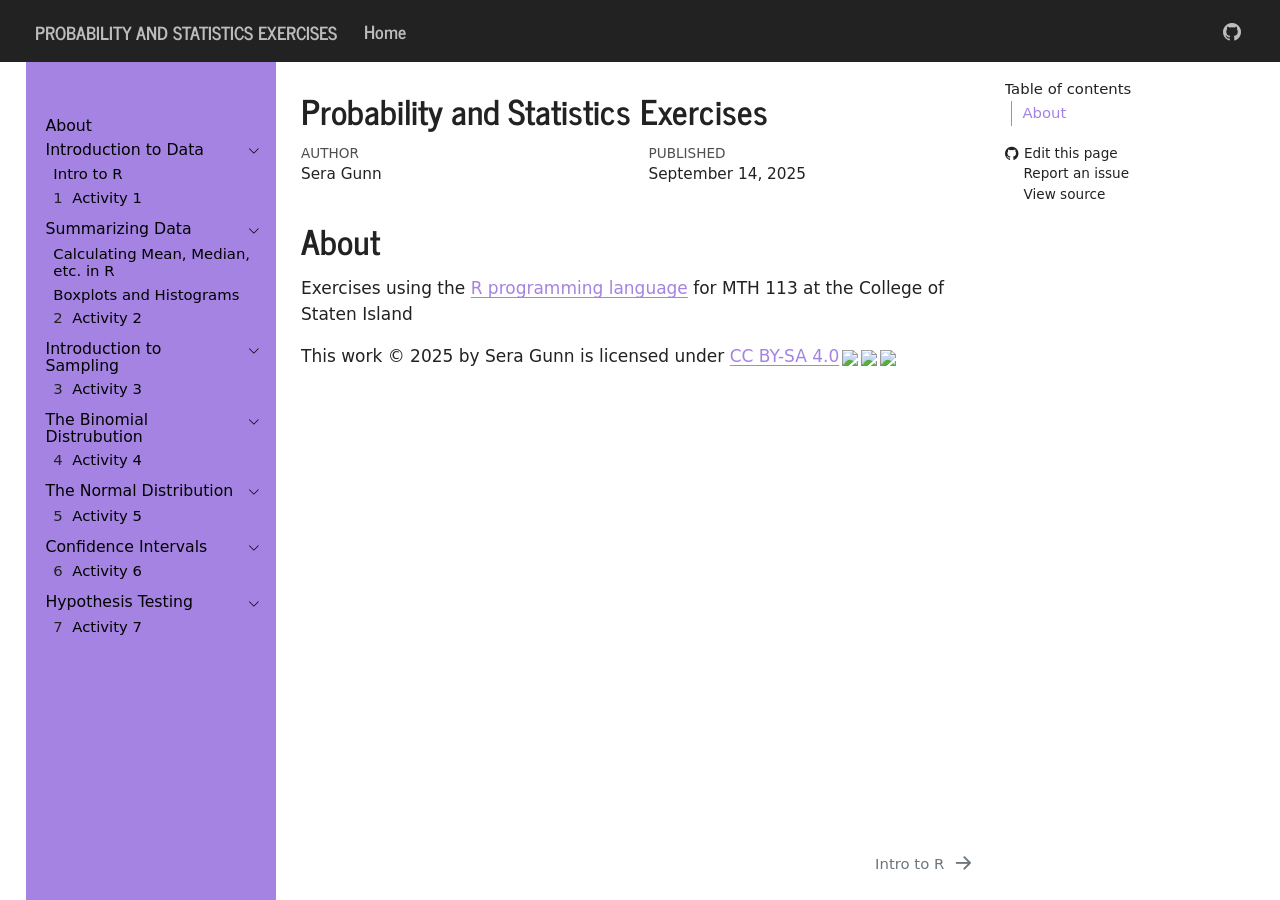
==== index.html @ aaaeb500 "Built site for gh-pages" ====
<!DOCTYPE html>
<html xmlns="http://www.w3.org/1999/xhtml" lang="en" xml:lang="en"><head>

<meta charset="utf-8">
<meta name="generator" content="quarto-1.9.0">

<meta name="viewport" content="width=device-width, initial-scale=1.0, user-scalable=yes">

<meta name="author" content="Sera Gunn">
<meta name="dcterms.date" content="2025-09-14">

<title>Probability and Statistics Exercises</title>
<style>
code{white-space: pre-wrap;}
span.smallcaps{font-variant: small-caps;}
div.columns{display: flex; gap: min(4vw, 1.5em);}
div.column{flex: auto; overflow-x: auto;}
div.hanging-indent{margin-left: 1.5em; text-indent: -1.5em;}
ul.task-list{list-style: none;}
ul.task-list li input[type="checkbox"] {
  width: 0.8em;
  margin: 0 0.8em 0.2em -1em; /* quarto-specific, see https://github.com/quarto-dev/quarto-cli/issues/4556 */ 
  vertical-align: middle;
}
</style>


<script src="site_libs/quarto-nav/quarto-nav.js"></script>
<script src="site_libs/quarto-nav/headroom.min.js"></script>
<script src="site_libs/clipboard/clipboard.min.js"></script>
<script src="site_libs/quarto-search/autocomplete.umd.js"></script>
<script src="site_libs/quarto-search/fuse.min.js"></script>
<script src="site_libs/quarto-search/quarto-search.js"></script>
<meta name="quarto:offset" content="./">
<link href="./project-1/intro.html" rel="next">
<script src="site_libs/quarto-html/quarto.js" type="module"></script>
<script src="site_libs/quarto-html/tabsets/tabsets.js" type="module"></script>
<script src="site_libs/quarto-html/axe/axe-check.js" type="module"></script>
<script src="site_libs/quarto-html/popper.min.js"></script>
<script src="site_libs/quarto-html/tippy.umd.min.js"></script>
<script src="site_libs/quarto-html/anchor.min.js"></script>
<link href="site_libs/quarto-html/tippy.css" rel="stylesheet">
<link href="site_libs/quarto-html/quarto-syntax-highlighting-0ed29b1f0e6f007c337b74d6a5232f88.css" rel="stylesheet" id="quarto-text-highlighting-styles">
<script src="site_libs/bootstrap/bootstrap.min.js"></script>
<link href="site_libs/bootstrap/bootstrap-icons.css" rel="stylesheet">
<link href="site_libs/bootstrap/bootstrap-3c5333e56ad6d1bf138ab44a25129ef7.min.css" rel="stylesheet" append-hash="true" id="quarto-bootstrap" data-mode="light">
<script src="site_libs/quarto-contrib/live-runtime/live-runtime.js" type="module"></script>
<link href="site_libs/quarto-contrib/live-runtime/live-runtime.css" rel="stylesheet">
<script id="quarto-search-options" type="application/json">{
  "location": "navbar",
  "copy-button": false,
  "collapse-after": 3,
  "panel-placement": "end",
  "type": "overlay",
  "limit": 50,
  "keyboard-shortcut": [
    "f",
    "/",
    "s"
  ],
  "show-item-context": false,
  "language": {
    "search-no-results-text": "No results",
    "search-matching-documents-text": "matching documents",
    "search-copy-link-title": "Copy link to search",
    "search-hide-matches-text": "Hide additional matches",
    "search-more-match-text": "more match in this document",
    "search-more-matches-text": "more matches in this document",
    "search-clear-button-title": "Clear",
    "search-text-placeholder": "",
    "search-detached-cancel-button-title": "Cancel",
    "search-submit-button-title": "Submit",
    "search-label": "Search"
  }
}</script>
<script type="module" src="site_libs/quarto-ojs/quarto-ojs-runtime.js"></script>
<link href="site_libs/quarto-ojs/quarto-ojs.css" rel="stylesheet">


<link rel="stylesheet" href="style.css">
</head>

<body class="nav-sidebar floating nav-fixed quarto-light">

<div id="quarto-search-results"></div>
  <header id="quarto-header" class="headroom fixed-top">
    <nav class="navbar navbar-expand-lg " data-bs-theme="dark">
      <div class="navbar-container container-fluid">
      <div class="navbar-brand-container mx-auto">
    <a href="./index.html" class="navbar-brand navbar-brand-logo">
    </a>
    <a class="navbar-brand" href="./index.html">
    <span class="navbar-title">Probability and Statistics Exercises</span>
    </a>
  </div>
            <div id="quarto-search" class="" title="Search"></div>
          <button class="navbar-toggler" type="button" data-bs-toggle="collapse" data-bs-target="#navbarCollapse" aria-controls="navbarCollapse" role="menu" aria-expanded="false" aria-label="Toggle navigation" onclick="if (window.quartoToggleHeadroom) { window.quartoToggleHeadroom(); }">
  <span class="navbar-toggler-icon"></span>
</button>
          <div class="collapse navbar-collapse" id="navbarCollapse">
            <ul class="navbar-nav navbar-nav-scroll me-auto">
  <li class="nav-item">
    <a class="nav-link" href="https://seragunn.github.io/"> 
<span class="menu-text">Home</span></a>
  </li>  
</ul>
          </div> <!-- /navcollapse -->
            <div class="quarto-navbar-tools">
    <a href="https://github.com/seragunn/probstats-exercises/" title="Source Code" class="quarto-navigation-tool px-1" aria-label="Source Code"><i class="bi bi-github"></i></a>
</div>
      </div> <!-- /container-fluid -->
    </nav>
  <nav class="quarto-secondary-nav">
    <div class="container-fluid d-flex">
      <button type="button" class="quarto-btn-toggle btn" data-bs-toggle="collapse" role="button" data-bs-target=".quarto-sidebar-collapse-item" aria-controls="quarto-sidebar" aria-expanded="false" aria-label="Toggle sidebar navigation" onclick="if (window.quartoToggleHeadroom) { window.quartoToggleHeadroom(); }">
        <i class="bi bi-layout-text-sidebar-reverse"></i>
      </button>
        <nav class="quarto-page-breadcrumbs" aria-label="breadcrumb"><ol class="breadcrumb"><li class="breadcrumb-item"><a href="./index.html">About</a></li></ol></nav>
        <a class="flex-grow-1" role="navigation" data-bs-toggle="collapse" data-bs-target=".quarto-sidebar-collapse-item" aria-controls="quarto-sidebar" aria-expanded="false" aria-label="Toggle sidebar navigation" onclick="if (window.quartoToggleHeadroom) { window.quartoToggleHeadroom(); }">      
        </a>
    </div>
  </nav>
</header>
<!-- content -->
<div id="quarto-content" class="quarto-container page-columns page-rows-contents page-layout-article page-navbar">
<!-- sidebar -->
  <nav id="quarto-sidebar" class="sidebar collapse collapse-horizontal quarto-sidebar-collapse-item sidebar-navigation floating overflow-auto">
    <div class="pt-lg-2 mt-2 text-left sidebar-header sidebar-header-stacked">
      <a href="./index.html" class="sidebar-logo-link">
      </a>
      </div>
    <div class="sidebar-menu-container"> 
    <ul class="list-unstyled mt-1">
        <li class="sidebar-item">
  <div class="sidebar-item-container"> 
  <a href="./index.html" class="sidebar-item-text sidebar-link active">
 <span class="menu-text">About</span></a>
  </div>
</li>
        <li class="sidebar-item sidebar-item-section">
      <div class="sidebar-item-container"> 
            <a class="sidebar-item-text sidebar-link text-start" data-bs-toggle="collapse" data-bs-target="#quarto-sidebar-section-1" role="navigation" aria-expanded="true">
 <span class="menu-text">Introduction to Data</span></a>
          <a class="sidebar-item-toggle text-start" data-bs-toggle="collapse" data-bs-target="#quarto-sidebar-section-1" role="navigation" aria-expanded="true" aria-label="Toggle section">
            <i class="bi bi-chevron-right ms-2"></i>
          </a> 
      </div>
      <ul id="quarto-sidebar-section-1" class="collapse list-unstyled sidebar-section depth1 show">  
          <li class="sidebar-item">
  <div class="sidebar-item-container"> 
  <a href="./project-1/intro.html" class="sidebar-item-text sidebar-link">
 <span class="menu-text">Intro to R</span></a>
  </div>
</li>
          <li class="sidebar-item">
  <div class="sidebar-item-container"> 
  <a href="./project-1/bars-and-pies.html" class="sidebar-item-text sidebar-link">
 <span class="menu-text"><span class="chapter-number">1</span>&nbsp; <span class="chapter-title">Activity 1</span></span></a>
  </div>
</li>
      </ul>
  </li>
        <li class="sidebar-item sidebar-item-section">
      <div class="sidebar-item-container"> 
            <a class="sidebar-item-text sidebar-link text-start" data-bs-toggle="collapse" data-bs-target="#quarto-sidebar-section-2" role="navigation" aria-expanded="true">
 <span class="menu-text">Summarizing Data</span></a>
          <a class="sidebar-item-toggle text-start" data-bs-toggle="collapse" data-bs-target="#quarto-sidebar-section-2" role="navigation" aria-expanded="true" aria-label="Toggle section">
            <i class="bi bi-chevron-right ms-2"></i>
          </a> 
      </div>
      <ul id="quarto-sidebar-section-2" class="collapse list-unstyled sidebar-section depth1 show">  
          <li class="sidebar-item">
  <div class="sidebar-item-container"> 
  <a href="./project-2/calculating-statistics.html" class="sidebar-item-text sidebar-link">
 <span class="menu-text">Calculating Mean, Median, etc. in R</span></a>
  </div>
</li>
          <li class="sidebar-item">
  <div class="sidebar-item-container"> 
  <a href="./project-2/box-hist.html" class="sidebar-item-text sidebar-link">
 <span class="menu-text">Boxplots and Histograms</span></a>
  </div>
</li>
          <li class="sidebar-item">
  <div class="sidebar-item-container"> 
  <a href="./project-2/visualizing-shape.html" class="sidebar-item-text sidebar-link">
 <span class="menu-text"><span class="chapter-number">2</span>&nbsp; <span class="chapter-title">Activity 2</span></span></a>
  </div>
</li>
      </ul>
  </li>
        <li class="sidebar-item sidebar-item-section">
      <div class="sidebar-item-container"> 
            <a class="sidebar-item-text sidebar-link text-start" data-bs-toggle="collapse" data-bs-target="#quarto-sidebar-section-3" role="navigation" aria-expanded="true">
 <span class="menu-text">Introduction to Sampling</span></a>
          <a class="sidebar-item-toggle text-start" data-bs-toggle="collapse" data-bs-target="#quarto-sidebar-section-3" role="navigation" aria-expanded="true" aria-label="Toggle section">
            <i class="bi bi-chevron-right ms-2"></i>
          </a> 
      </div>
      <ul id="quarto-sidebar-section-3" class="collapse list-unstyled sidebar-section depth1 show">  
          <li class="sidebar-item">
  <div class="sidebar-item-container"> 
  <a href="./project-3/intro-to-sampling.html" class="sidebar-item-text sidebar-link">
 <span class="menu-text"><span class="chapter-number">3</span>&nbsp; <span class="chapter-title">Activity 3</span></span></a>
  </div>
</li>
      </ul>
  </li>
        <li class="sidebar-item sidebar-item-section">
      <div class="sidebar-item-container"> 
            <a class="sidebar-item-text sidebar-link text-start" data-bs-toggle="collapse" data-bs-target="#quarto-sidebar-section-4" role="navigation" aria-expanded="true">
 <span class="menu-text">The Binomial Distrubution</span></a>
          <a class="sidebar-item-toggle text-start" data-bs-toggle="collapse" data-bs-target="#quarto-sidebar-section-4" role="navigation" aria-expanded="true" aria-label="Toggle section">
            <i class="bi bi-chevron-right ms-2"></i>
          </a> 
      </div>
      <ul id="quarto-sidebar-section-4" class="collapse list-unstyled sidebar-section depth1 show">  
          <li class="sidebar-item">
  <div class="sidebar-item-container"> 
  <a href="./project-4/binomial.html" class="sidebar-item-text sidebar-link">
 <span class="menu-text"><span class="chapter-number">4</span>&nbsp; <span class="chapter-title">Activity 4</span></span></a>
  </div>
</li>
      </ul>
  </li>
        <li class="sidebar-item sidebar-item-section">
      <div class="sidebar-item-container"> 
            <a class="sidebar-item-text sidebar-link text-start" data-bs-toggle="collapse" data-bs-target="#quarto-sidebar-section-5" role="navigation" aria-expanded="true">
 <span class="menu-text">The Normal Distribution</span></a>
          <a class="sidebar-item-toggle text-start" data-bs-toggle="collapse" data-bs-target="#quarto-sidebar-section-5" role="navigation" aria-expanded="true" aria-label="Toggle section">
            <i class="bi bi-chevron-right ms-2"></i>
          </a> 
      </div>
      <ul id="quarto-sidebar-section-5" class="collapse list-unstyled sidebar-section depth1 show">  
          <li class="sidebar-item">
  <div class="sidebar-item-container"> 
  <a href="./project-5/normal.html" class="sidebar-item-text sidebar-link">
 <span class="menu-text"><span class="chapter-number">5</span>&nbsp; <span class="chapter-title">Activity 5</span></span></a>
  </div>
</li>
      </ul>
  </li>
        <li class="sidebar-item sidebar-item-section">
      <div class="sidebar-item-container"> 
            <a class="sidebar-item-text sidebar-link text-start" data-bs-toggle="collapse" data-bs-target="#quarto-sidebar-section-6" role="navigation" aria-expanded="true">
 <span class="menu-text">Confidence Intervals</span></a>
          <a class="sidebar-item-toggle text-start" data-bs-toggle="collapse" data-bs-target="#quarto-sidebar-section-6" role="navigation" aria-expanded="true" aria-label="Toggle section">
            <i class="bi bi-chevron-right ms-2"></i>
          </a> 
      </div>
      <ul id="quarto-sidebar-section-6" class="collapse list-unstyled sidebar-section depth1 show">  
          <li class="sidebar-item">
  <div class="sidebar-item-container"> 
  <a href="./project-6/ci.html" class="sidebar-item-text sidebar-link">
 <span class="menu-text"><span class="chapter-number">6</span>&nbsp; <span class="chapter-title">Activity 6</span></span></a>
  </div>
</li>
      </ul>
  </li>
        <li class="sidebar-item sidebar-item-section">
      <div class="sidebar-item-container"> 
            <a class="sidebar-item-text sidebar-link text-start" data-bs-toggle="collapse" data-bs-target="#quarto-sidebar-section-7" role="navigation" aria-expanded="true">
 <span class="menu-text">Hypothesis Testing</span></a>
          <a class="sidebar-item-toggle text-start" data-bs-toggle="collapse" data-bs-target="#quarto-sidebar-section-7" role="navigation" aria-expanded="true" aria-label="Toggle section">
            <i class="bi bi-chevron-right ms-2"></i>
          </a> 
      </div>
      <ul id="quarto-sidebar-section-7" class="collapse list-unstyled sidebar-section depth1 show">  
          <li class="sidebar-item">
  <div class="sidebar-item-container"> 
  <a href="./project-7/hyptest.html" class="sidebar-item-text sidebar-link">
 <span class="menu-text"><span class="chapter-number">7</span>&nbsp; <span class="chapter-title">Activity 7</span></span></a>
  </div>
</li>
      </ul>
  </li>
    </ul>
    </div>
</nav>
<div id="quarto-sidebar-glass" class="quarto-sidebar-collapse-item" data-bs-toggle="collapse" data-bs-target=".quarto-sidebar-collapse-item"></div>
<!-- margin-sidebar -->
    <div id="quarto-margin-sidebar" class="sidebar margin-sidebar">
        <nav id="TOC" role="doc-toc" class="toc-active">
    <h2 id="toc-title">Table of contents</h2>
   
  <ul>
  <li><a href="#about" id="toc-about" class="nav-link active" data-scroll-target="#about">About</a></li>
  </ul>
<div class="toc-actions"><ul><li><a href="https://github.com/seragunn/probstats-exercises/edit/main/index.qmd" class="toc-action"><i class="bi bi-github"></i>Edit this page</a></li><li><a href="https://github.com/seragunn/probstats-exercises/issues/new" class="toc-action"><i class="bi empty"></i>Report an issue</a></li><li><a href="https://github.com/seragunn/probstats-exercises/blob/main/index.qmd" class="toc-action"><i class="bi empty"></i>View source</a></li></ul></div></nav>
    </div>
<!-- main -->
<main class="content" id="quarto-document-content">

<header id="title-block-header" class="quarto-title-block default">
<div class="quarto-title">
<h1 class="title">Probability and Statistics Exercises</h1>
</div>



<div class="quarto-title-meta">

    <div>
    <div class="quarto-title-meta-heading">Author</div>
    <div class="quarto-title-meta-contents">
             <p>Sera Gunn </p>
          </div>
  </div>
    
    <div>
    <div class="quarto-title-meta-heading">Published</div>
    <div class="quarto-title-meta-contents">
      <p class="date">September 14, 2025</p>
    </div>
  </div>
  
    
  </div>
  


</header>


<section id="about" class="level1 unnumbered">
<h1 class="unnumbered">About</h1>
<p>Exercises using the <a href="https://www.r-project.org/">R programming language</a> for MTH 113 at the College of Staten Island</p>
<p xmlns:cc="http://creativecommons.org/ns#">
This work © 2025 by <span property="cc:attributionName">Sera Gunn</span> is licensed under <a href="http://creativecommons.org/licenses/by-sa/4.0/?ref=chooser-v1" target="_blank" rel="license noopener noreferrer" style="display:inline-block;">CC BY-SA 4.0<img style="height:22px!important;margin-left:3px;vertical-align:text-bottom;" src="https://mirrors.creativecommons.org/presskit/icons/cc.svg?ref=chooser-v1"><img style="height:22px!important;margin-left:3px;vertical-align:text-bottom;" src="https://mirrors.creativecommons.org/presskit/icons/by.svg?ref=chooser-v1"><img style="height:22px!important;margin-left:3px;vertical-align:text-bottom;" src="https://mirrors.creativecommons.org/presskit/icons/sa.svg?ref=chooser-v1"></a>
</p>


<script type="ojs-module-contents">
eyJjb250ZW50cyI6W119
</script>
<div id="exercise-loading-indicator" class="exercise-loading-indicator d-none d-flex align-items-center gap-2">
<div id="exercise-loading-status" class="d-flex gap-2">

</div>
<div class="spinner-grow spinner-grow-sm">

</div>
</div>
<script type="vfs-file">
W10=
</script>
</section>

</main> <!-- /main -->
<script type="ojs-module-contents">
eyJjb250ZW50cyI6W119
</script>
<script type="module">
if (window.location.protocol === "file:") { alert("The OJS runtime does not work with file:// URLs. Please use a web server to view this document."); }
window._ojs.paths.runtimeToDoc = "../..";
window._ojs.paths.runtimeToRoot = "../..";
window._ojs.paths.docToRoot = "";
window._ojs.selfContained = false;
window._ojs.runtime.interpretFromScriptTags();
</script>
<script id="quarto-html-after-body" type="application/javascript">
  window.document.addEventListener("DOMContentLoaded", function (event) {
    const icon = "";
    const anchorJS = new window.AnchorJS();
    anchorJS.options = {
      placement: 'right',
      icon: icon
    };
    anchorJS.add('.anchored');
    const isCodeAnnotation = (el) => {
      for (const clz of el.classList) {
        if (clz.startsWith('code-annotation-')) {                     
          return true;
        }
      }
      return false;
    }
    const onCopySuccess = function(e) {
      // button target
      const button = e.trigger;
      // don't keep focus
      button.blur();
      // flash "checked"
      button.classList.add('code-copy-button-checked');
      var currentTitle = button.getAttribute("title");
      button.setAttribute("title", "Copied!");
      let tooltip;
      if (window.bootstrap) {
        button.setAttribute("data-bs-toggle", "tooltip");
        button.setAttribute("data-bs-placement", "left");
        button.setAttribute("data-bs-title", "Copied!");
        tooltip = new bootstrap.Tooltip(button, 
          { trigger: "manual", 
            customClass: "code-copy-button-tooltip",
            offset: [0, -8]});
        tooltip.show();    
      }
      setTimeout(function() {
        if (tooltip) {
          tooltip.hide();
          button.removeAttribute("data-bs-title");
          button.removeAttribute("data-bs-toggle");
          button.removeAttribute("data-bs-placement");
        }
        button.setAttribute("title", currentTitle);
        button.classList.remove('code-copy-button-checked');
      }, 1000);
      // clear code selection
      e.clearSelection();
    }
    const getTextToCopy = function(trigger) {
      const outerScaffold = trigger.parentElement.cloneNode(true);
      const codeEl = outerScaffold.querySelector('code');
      for (const childEl of codeEl.children) {
        if (isCodeAnnotation(childEl)) {
          childEl.remove();
        }
      }
      return codeEl.innerText;
    }
    const clipboard = new window.ClipboardJS('.code-copy-button:not([data-in-quarto-modal])', {
      text: getTextToCopy
    });
    clipboard.on('success', onCopySuccess);
    if (window.document.getElementById('quarto-embedded-source-code-modal')) {
      const clipboardModal = new window.ClipboardJS('.code-copy-button[data-in-quarto-modal]', {
        text: getTextToCopy,
        container: window.document.getElementById('quarto-embedded-source-code-modal')
      });
      clipboardModal.on('success', onCopySuccess);
    }
      var localhostRegex = new RegExp(/^(?:http|https):\/\/localhost\:?[0-9]*\//);
      var mailtoRegex = new RegExp(/^mailto:/);
        var filterRegex = new RegExp("https:\/\/seragunn\.github\.io\/probstats-exercises\/");
      var isInternal = (href) => {
          return filterRegex.test(href) || localhostRegex.test(href) || mailtoRegex.test(href);
      }
      // Inspect non-navigation links and adorn them if external
     var links = window.document.querySelectorAll('a[href]:not(.nav-link):not(.navbar-brand):not(.toc-action):not(.sidebar-link):not(.sidebar-item-toggle):not(.pagination-link):not(.no-external):not([aria-hidden]):not(.dropdown-item):not(.quarto-navigation-tool):not(.about-link)');
      for (var i=0; i<links.length; i++) {
        const link = links[i];
        if (!isInternal(link.href)) {
          // undo the damage that might have been done by quarto-nav.js in the case of
          // links that we want to consider external
          if (link.dataset.originalHref !== undefined) {
            link.href = link.dataset.originalHref;
          }
        }
      }
    function tippyHover(el, contentFn, onTriggerFn, onUntriggerFn) {
      const config = {
        allowHTML: true,
        maxWidth: 500,
        delay: 100,
        arrow: false,
        appendTo: function(el) {
            return el.parentElement;
        },
        interactive: true,
        interactiveBorder: 10,
        theme: 'quarto',
        placement: 'bottom-start',
      };
      if (contentFn) {
        config.content = contentFn;
      }
      if (onTriggerFn) {
        config.onTrigger = onTriggerFn;
      }
      if (onUntriggerFn) {
        config.onUntrigger = onUntriggerFn;
      }
      window.tippy(el, config); 
    }
    const noterefs = window.document.querySelectorAll('a[role="doc-noteref"]');
    for (var i=0; i<noterefs.length; i++) {
      const ref = noterefs[i];
      tippyHover(ref, function() {
        // use id or data attribute instead here
        let href = ref.getAttribute('data-footnote-href') || ref.getAttribute('href');
        try { href = new URL(href).hash; } catch {}
        const id = href.replace(/^#\/?/, "");
        const note = window.document.getElementById(id);
        if (note) {
          return note.innerHTML;
        } else {
          return "";
        }
      });
    }
    const xrefs = window.document.querySelectorAll('a.quarto-xref');
    const processXRef = (id, note) => {
      // Strip column container classes
      const stripColumnClz = (el) => {
        el.classList.remove("page-full", "page-columns");
        if (el.children) {
          for (const child of el.children) {
            stripColumnClz(child);
          }
        }
      }
      stripColumnClz(note)
      if (id === null || id.startsWith('sec-')) {
        // Special case sections, only their first couple elements
        const container = document.createElement("div");
        if (note.children && note.children.length > 2) {
          container.appendChild(note.children[0].cloneNode(true));
          for (let i = 1; i < note.children.length; i++) {
            const child = note.children[i];
            if (child.tagName === "P" && child.innerText === "") {
              continue;
            } else {
              container.appendChild(child.cloneNode(true));
              break;
            }
          }
          if (window.Quarto?.typesetMath) {
            window.Quarto.typesetMath(container);
          }
          return container.innerHTML
        } else {
          if (window.Quarto?.typesetMath) {
            window.Quarto.typesetMath(note);
          }
          return note.innerHTML;
        }
      } else {
        // Remove any anchor links if they are present
        const anchorLink = note.querySelector('a.anchorjs-link');
        if (anchorLink) {
          anchorLink.remove();
        }
        if (window.Quarto?.typesetMath) {
          window.Quarto.typesetMath(note);
        }
        if (note.classList.contains("callout")) {
          return note.outerHTML;
        } else {
          return note.innerHTML;
        }
      }
    }
    for (var i=0; i<xrefs.length; i++) {
      const xref = xrefs[i];
      tippyHover(xref, undefined, function(instance) {
        instance.disable();
        let url = xref.getAttribute('href');
        let hash = undefined; 
        if (url.startsWith('#')) {
          hash = url;
        } else {
          try { hash = new URL(url).hash; } catch {}
        }
        if (hash) {
          const id = hash.replace(/^#\/?/, "");
          const note = window.document.getElementById(id);
          if (note !== null) {
            try {
              const html = processXRef(id, note.cloneNode(true));
              instance.setContent(html);
            } finally {
              instance.enable();
              instance.show();
            }
          } else {
            // See if we can fetch this
            fetch(url.split('#')[0])
            .then(res => res.text())
            .then(html => {
              const parser = new DOMParser();
              const htmlDoc = parser.parseFromString(html, "text/html");
              const note = htmlDoc.getElementById(id);
              if (note !== null) {
                const html = processXRef(id, note);
                instance.setContent(html);
              } 
            }).finally(() => {
              instance.enable();
              instance.show();
            });
          }
        } else {
          // See if we can fetch a full url (with no hash to target)
          // This is a special case and we should probably do some content thinning / targeting
          fetch(url)
          .then(res => res.text())
          .then(html => {
            const parser = new DOMParser();
            const htmlDoc = parser.parseFromString(html, "text/html");
            const note = htmlDoc.querySelector('main.content');
            if (note !== null) {
              // This should only happen for chapter cross references
              // (since there is no id in the URL)
              // remove the first header
              if (note.children.length > 0 && note.children[0].tagName === "HEADER") {
                note.children[0].remove();
              }
              const html = processXRef(null, note);
              instance.setContent(html);
            } 
          }).finally(() => {
            instance.enable();
            instance.show();
          });
        }
      }, function(instance) {
      });
    }
        let selectedAnnoteEl;
        const selectorForAnnotation = ( cell, annotation) => {
          let cellAttr = 'data-code-cell="' + cell + '"';
          let lineAttr = 'data-code-annotation="' +  annotation + '"';
          const selector = 'span[' + cellAttr + '][' + lineAttr + ']';
          return selector;
        }
        const selectCodeLines = (annoteEl) => {
          const doc = window.document;
          const targetCell = annoteEl.getAttribute("data-target-cell");
          const targetAnnotation = annoteEl.getAttribute("data-target-annotation");
          const annoteSpan = window.document.querySelector(selectorForAnnotation(targetCell, targetAnnotation));
          const lines = annoteSpan.getAttribute("data-code-lines").split(",");
          const lineIds = lines.map((line) => {
            return targetCell + "-" + line;
          })
          let top = null;
          let height = null;
          let parent = null;
          if (lineIds.length > 0) {
              //compute the position of the single el (top and bottom and make a div)
              const el = window.document.getElementById(lineIds[0]);
              top = el.offsetTop;
              height = el.offsetHeight;
              parent = el.parentElement.parentElement;
            if (lineIds.length > 1) {
              const lastEl = window.document.getElementById(lineIds[lineIds.length - 1]);
              const bottom = lastEl.offsetTop + lastEl.offsetHeight;
              height = bottom - top;
            }
            if (top !== null && height !== null && parent !== null) {
              // cook up a div (if necessary) and position it 
              let div = window.document.getElementById("code-annotation-line-highlight");
              if (div === null) {
                div = window.document.createElement("div");
                div.setAttribute("id", "code-annotation-line-highlight");
                div.style.position = 'absolute';
                parent.appendChild(div);
              }
              div.style.top = top - 2 + "px";
              div.style.height = height + 4 + "px";
              div.style.left = 0;
              let gutterDiv = window.document.getElementById("code-annotation-line-highlight-gutter");
              if (gutterDiv === null) {
                gutterDiv = window.document.createElement("div");
                gutterDiv.setAttribute("id", "code-annotation-line-highlight-gutter");
                gutterDiv.style.position = 'absolute';
                const codeCell = window.document.getElementById(targetCell);
                const gutter = codeCell.querySelector('.code-annotation-gutter');
                gutter.appendChild(gutterDiv);
              }
              gutterDiv.style.top = top - 2 + "px";
              gutterDiv.style.height = height + 4 + "px";
            }
            selectedAnnoteEl = annoteEl;
          }
        };
        const unselectCodeLines = () => {
          const elementsIds = ["code-annotation-line-highlight", "code-annotation-line-highlight-gutter"];
          elementsIds.forEach((elId) => {
            const div = window.document.getElementById(elId);
            if (div) {
              div.remove();
            }
          });
          selectedAnnoteEl = undefined;
        };
          // Handle positioning of the toggle
      window.addEventListener(
        "resize",
        throttle(() => {
          elRect = undefined;
          if (selectedAnnoteEl) {
            selectCodeLines(selectedAnnoteEl);
          }
        }, 10)
      );
      function throttle(fn, ms) {
      let throttle = false;
      let timer;
        return (...args) => {
          if(!throttle) { // first call gets through
              fn.apply(this, args);
              throttle = true;
          } else { // all the others get throttled
              if(timer) clearTimeout(timer); // cancel #2
              timer = setTimeout(() => {
                fn.apply(this, args);
                timer = throttle = false;
              }, ms);
          }
        };
      }
        // Attach click handler to the DT
        const annoteDls = window.document.querySelectorAll('dt[data-target-cell]');
        for (const annoteDlNode of annoteDls) {
          annoteDlNode.addEventListener('click', (event) => {
            const clickedEl = event.target;
            if (clickedEl !== selectedAnnoteEl) {
              unselectCodeLines();
              const activeEl = window.document.querySelector('dt[data-target-cell].code-annotation-active');
              if (activeEl) {
                activeEl.classList.remove('code-annotation-active');
              }
              selectCodeLines(clickedEl);
              clickedEl.classList.add('code-annotation-active');
            } else {
              // Unselect the line
              unselectCodeLines();
              clickedEl.classList.remove('code-annotation-active');
            }
          });
        }
    const findCites = (el) => {
      const parentEl = el.parentElement;
      if (parentEl) {
        const cites = parentEl.dataset.cites;
        if (cites) {
          return {
            el,
            cites: cites.split(' ')
          };
        } else {
          return findCites(el.parentElement)
        }
      } else {
        return undefined;
      }
    };
    var bibliorefs = window.document.querySelectorAll('a[role="doc-biblioref"]');
    for (var i=0; i<bibliorefs.length; i++) {
      const ref = bibliorefs[i];
      const citeInfo = findCites(ref);
      if (citeInfo) {
        tippyHover(citeInfo.el, function() {
          var popup = window.document.createElement('div');
          citeInfo.cites.forEach(function(cite) {
            var citeDiv = window.document.createElement('div');
            citeDiv.classList.add('hanging-indent');
            citeDiv.classList.add('csl-entry');
            var biblioDiv = window.document.getElementById('ref-' + cite);
            if (biblioDiv) {
              citeDiv.innerHTML = biblioDiv.innerHTML;
            }
            popup.appendChild(citeDiv);
          });
          return popup.innerHTML;
        });
      }
    }
  });
  </script>
<nav class="page-navigation">
  <div class="nav-page nav-page-previous">
  </div>
  <div class="nav-page nav-page-next">
      <a href="./project-1/intro.html" class="pagination-link" aria-label="Intro to R">
        <span class="nav-page-text">Intro to R</span> <i class="bi bi-arrow-right-short"></i>
      </a>
  </div>
</nav>
</div> <!-- /content -->




<footer class="footer"><div class="nav-footer"><div class="nav-footer-center"><div class="toc-actions d-sm-block d-md-none"><ul><li><a href="https://github.com/seragunn/probstats-exercises/edit/main/index.qmd" class="toc-action"><i class="bi bi-github"></i>Edit this page</a></li><li><a href="https://github.com/seragunn/probstats-exercises/issues/new" class="toc-action"><i class="bi empty"></i>Report an issue</a></li><li><a href="https://github.com/seragunn/probstats-exercises/blob/main/index.qmd" class="toc-action"><i class="bi empty"></i>View source</a></li></ul></div></div></div></footer></body></html>
---- site_libs/quarto-html/tippy.css ----
.tippy-box[data-animation=fade][data-state=hidden]{opacity:0}[data-tippy-root]{max-width:calc(100vw - 10px)}.tippy-box{position:relative;background-color:#333;color:#fff;border-radius:4px;font-size:14px;line-height:1.4;white-space:normal;outline:0;transition-property:transform,visibility,opacity}.tippy-box[data-placement^=top]>.tippy-arrow{bottom:0}.tippy-box[data-placement^=top]>.tippy-arrow:before{bottom:-7px;left:0;border-width:8px 8px 0;border-top-color:initial;transform-origin:center top}.tippy-box[data-placement^=bottom]>.tippy-arrow{top:0}.tippy-box[data-placement^=bottom]>.tippy-arrow:before{top:-7px;left:0;border-width:0 8px 8px;border-bottom-color:initial;transform-origin:center bottom}.tippy-box[data-placement^=left]>.tippy-arrow{right:0}.tippy-box[data-placement^=left]>.tippy-arrow:before{border-width:8px 0 8px 8px;border-left-color:initial;right:-7px;transform-origin:center left}.tippy-box[data-placement^=right]>.tippy-arrow{left:0}.tippy-box[data-placement^=right]>.tippy-arrow:before{left:-7px;border-width:8px 8px 8px 0;border-right-color:initial;transform-origin:center right}.tippy-box[data-inertia][data-state=visible]{transition-timing-function:cubic-bezier(.54,1.5,.38,1.11)}.tippy-arrow{width:16px;height:16px;color:#333}.tippy-arrow:before{content:"";position:absolute;border-color:transparent;border-style:solid}.tippy-content{position:relative;padding:5px 9px;z-index:1}
---- site_libs/quarto-html/quarto-syntax-highlighting-0ed29b1f0e6f007c337b74d6a5232f88.css ----
/* quarto syntax highlight colors */
:root {
  --quarto-hl-ot-color: #003B4F;
  --quarto-hl-at-color: #657422;
  --quarto-hl-ss-color: #20794D;
  --quarto-hl-an-color: #5E5E5E;
  --quarto-hl-fu-color: #4758AB;
  --quarto-hl-st-color: #20794D;
  --quarto-hl-cf-color: #003B4F;
  --quarto-hl-op-color: #5E5E5E;
  --quarto-hl-er-color: #AD0000;
  --quarto-hl-bn-color: #AD0000;
  --quarto-hl-al-color: #AD0000;
  --quarto-hl-va-color: #111111;
  --quarto-hl-bu-color: inherit;
  --quarto-hl-ex-color: inherit;
  --quarto-hl-pp-color: #AD0000;
  --quarto-hl-in-color: #5E5E5E;
  --quarto-hl-vs-color: #20794D;
  --quarto-hl-wa-color: #5E5E5E;
  --quarto-hl-do-color: #5E5E5E;
  --quarto-hl-im-color: #00769E;
  --quarto-hl-ch-color: #20794D;
  --quarto-hl-dt-color: #AD0000;
  --quarto-hl-fl-color: #AD0000;
  --quarto-hl-co-color: #5E5E5E;
  --quarto-hl-cv-color: #5E5E5E;
  --quarto-hl-cn-color: #8f5902;
  --quarto-hl-sc-color: #5E5E5E;
  --quarto-hl-dv-color: #AD0000;
  --quarto-hl-kw-color: #003B4F;
}

/* other quarto variables */
:root {
  --quarto-font-monospace: SFMono-Regular, Menlo, Monaco, Consolas, "Liberation Mono", "Courier New", monospace;
}

/* syntax highlight based on Pandoc's rules */
pre > code.sourceCode > span {
  color: #003B4F;
}

code.sourceCode > span {
  color: #003B4F;
}

div.sourceCode,
div.sourceCode pre.sourceCode {
  color: #003B4F;
}

/* Normal */
code span {
  color: #003B4F;
}

/* Alert */
code span.al {
  color: #AD0000;
  font-style: inherit;
}

/* Annotation */
code span.an {
  color: #5E5E5E;
  font-style: inherit;
}

/* Attribute */
code span.at {
  color: #657422;
  font-style: inherit;
}

/* BaseN */
code span.bn {
  color: #AD0000;
  font-style: inherit;
}

/* BuiltIn */
code span.bu {
  font-style: inherit;
}

/* ControlFlow */
code span.cf {
  color: #003B4F;
  font-weight: bold;
  font-style: inherit;
}

/* Char */
code span.ch {
  color: #20794D;
  font-style: inherit;
}

/* Constant */
code span.cn {
  color: #8f5902;
  font-style: inherit;
}

/* Comment */
code span.co {
  color: #5E5E5E;
  font-style: inherit;
}

/* CommentVar */
code span.cv {
  color: #5E5E5E;
  font-style: italic;
}

/* Documentation */
code span.do {
  color: #5E5E5E;
  font-style: italic;
}

/* DataType */
code span.dt {
  color: #AD0000;
  font-style: inherit;
}

/* DecVal */
code span.dv {
  color: #AD0000;
  font-style: inherit;
}

/* Error */
code span.er {
  color: #AD0000;
  font-style: inherit;
}

/* Extension */
code span.ex {
  font-style: inherit;
}

/* Float */
code span.fl {
  color: #AD0000;
  font-style: inherit;
}

/* Function */
code span.fu {
  color: #4758AB;
  font-style: inherit;
}

/* Import */
code span.im {
  color: #00769E;
  font-style: inherit;
}

/* Information */
code span.in {
  color: #5E5E5E;
  font-style: inherit;
}

/* Keyword */
code span.kw {
  color: #003B4F;
  font-weight: bold;
  font-style: inherit;
}

/* Operator */
code span.op {
  color: #5E5E5E;
  font-style: inherit;
}

/* Other */
code span.ot {
  color: #003B4F;
  font-style: inherit;
}

/* Preprocessor */
code span.pp {
  color: #AD0000;
  font-style: inherit;
}

/* SpecialChar */
code span.sc {
  color: #5E5E5E;
  font-style: inherit;
}

/* SpecialString */
code span.ss {
  color: #20794D;
  font-style: inherit;
}

/* String */
code span.st {
  color: #20794D;
  font-style: inherit;
}

/* Variable */
code span.va {
  color: #111111;
  font-style: inherit;
}

/* VerbatimString */
code span.vs {
  color: #20794D;
  font-style: inherit;
}

/* Warning */
code span.wa {
  color: #5E5E5E;
  font-style: italic;
}

.prevent-inlining {
  content: "</";
}

/*# sourceMappingURL=afa0a98ff98fcef264420b99c298dec0.css.map */
---- site_libs/quarto-contrib/live-runtime/live-runtime.css ----
.quarto-light{--exercise-main-color: var(--bs-body-color, var(--r-main-color, #212529));--exercise-main-bg: var(--bs-body-bg, var(--r-background-color, #ffffff));--exercise-primary-rgb: var(--bs-primary-rgb, 13, 110, 253);--exercise-gray: var(--bs-gray-300, #dee2e6);--exercise-cap-bg: var(--bs-light-bg-subtle, #f8f8f8);--exercise-line-bg: rgba(var(--exercise-primary-rgb), .05);--exercise-line-gutter-bg: rgba(var(--exercise-primary-rgb), .1);--exercise-code-block-color: var(--quarto-scss-export-code-block-color, var(--exercise-main-color));--exercise-code-block-bg: var(--quarto-scss-export-code-block-bg, var(--exercise-main-bg))}.quarto-dark{--exercise-main-color: var(--bs-body-color, var(--r-main-color, #ffffff));--exercise-main-bg: var(--bs-body-bg, var(--r-background-color, #222222));--exercise-primary-rgb: var(--bs-primary-rgb, 55, 90, 127);--exercise-gray: var(--bs-gray-700, #434343);--exercise-cap-bg: var(--bs-card-cap-bg, #505050);--exercise-line-bg: rgba(var(--exercise-primary-rgb), .2);--exercise-line-gutter-bg: rgba(var(--exercise-primary-rgb), .4);--exercise-code-block-color: var(--quarto-scss-export-code-block-color, var(--exercise-main-color));--exercise-code-block-bg: var(--quarto-scss-export-code-block-bg, var(--exercise-main-bg))}.webr-ojs-exercise.exercise-solution,.webr-ojs-exercise.exercise-hint{border:var(--exercise-gray) 1px solid;border-radius:5px;padding:1rem}.exercise-hint .exercise-hint,.exercise-solution .exercise-solution{border:none;padding:0}.webr-ojs-exercise.exercise-solution>.callout,.webr-ojs-exercise.exercise-hint>.callout{margin:-1rem;border:0}#exercise-loading-indicator{position:fixed;bottom:0;right:0;font-size:1.2rem;padding:.2rem .75rem;border:1px solid var(--exercise-gray);background-color:var(--exercise-cap-bg);border-top-left-radius:5px}#exercise-loading-indicator>.spinner-grow{min-width:1rem}.exercise-loading-details+.exercise-loading-details:before{content:"/ "}@media only screen and (max-width: 576px){#exercise-loading-indicator{font-size:.8rem;padding:.1rem .5rem}#exercise-loading-indicator>.spinner-grow{min-width:.66rem}#exercise-loading-indicator .gap-2{gap:.2rem!important}#exercise-loading-indicator .spinner-grow{--bs-spinner-width: .66rem;--bs-spinner-height: .66rem}}.btn.btn-exercise-editor:disabled,.btn.btn-exercise-editor.disabled,.btn-exercise-editor fieldset:disabled .btn{transition:opacity .5s}.card.exercise-editor .card-header a.btn{--bs-btn-padding-x: .5rem;--bs-btn-padding-y: .15rem;--bs-btn-font-size: .75rem}.quarto-dark .card.exercise-editor .card-header .btn.btn-outline-dark{--bs-btn-color: #f8f8f8;--bs-btn-border-color: #f8f8f8;--bs-btn-hover-color: #000;--bs-btn-hover-bg: #f8f8f8;--bs-btn-hover-border-color: #f8f8f8;--bs-btn-focus-shadow-rgb: 248, 248, 248;--bs-btn-active-color: #000;--bs-btn-active-bg: #f8f8f8;--bs-btn-active-border-color: #f8f8f8;--bs-btn-active-shadow: inset 0 3px 5px rgba(0, 0, 0, .125);--bs-btn-disabled-color: #f8f8f8;--bs-btn-disabled-bg: transparent;--bs-btn-disabled-border-color: #f8f8f8;--bs-btn-bg: transparent;--bs-gradient: none}.card.exercise-editor{--exercise-min-lines: 0;--exercise-max-lines: infinity;--exercise-font-size: var(--bs-body-font-size, 1rem)}.card.exercise-editor .card-header{padding:.5rem 1rem;background-color:var(--exercise-cap-bg);border-bottom:1px solid rgba(0,0,0,.175)}.card.exercise-editor .cm-editor{color:var(--exercise-code-block-color);background-color:var(--exercise-code-block-bg);max-height:calc(var(--exercise-max-lines) * 1.4 * var(--exercise-font-size) + 8px)}.card.exercise-editor .cm-content{caret-color:var(--exercise-code-block-color)}.card.exercise-editor .cm-cursor,.card.exercise-editor .cm-dropCursor{border-left-color:var(--exercise-code-block-color)}.card.exercise-editor .cm-focused .cm-selectionBackgroundm .cm-selectionBackground,.card.exercise-editor .cm-content ::selection{background-color:rgba(var(--exercise-primary-rgb),.1)}.card.exercise-editor .cm-activeLine{background-color:var(--exercise-line-bg)}.card.exercise-editor .cm-activeLineGutter{background-color:var(--exercise-line-gutter-bg)}.card.exercise-editor .cm-gutters{background-color:var(--exercise-cap-bg);color:var(--exercise-main-color);border-right:1px solid var(--exercise-gray)}.card.exercise-editor .cm-content,.card.exercise-editor .cm-gutter{min-height:calc(var(--exercise-min-lines) * 1.4 * var(--exercise-font-size) + 8px)}.card.exercise-editor .cm-scroller{line-height:1.4;overflow:auto}:root{--exercise-editor-hl-al: var(--quarto-hl-al-color, #AD0000);--exercise-editor-hl-an: var(--quarto-hl-an-color, #5E5E5E);--exercise-editor-hl-at: var(--quarto-hl-at-color, #657422);--exercise-editor-hl-bn: var(--quarto-hl-bn-color, #AD0000);--exercise-editor-hl-ch: var(--quarto-hl-ch-color, #20794D);--exercise-editor-hl-co: var(--quarto-hl-co-color, #5E5E5E);--exercise-editor-hl-cv: var(--quarto-hl-cv-color, #5E5E5E);--exercise-editor-hl-cn: var(--quarto-hl-cn-color, #8f5902);--exercise-editor-hl-cf: var(--quarto-hl-cf-color, #003B4F);--exercise-editor-hl-dt: var(--quarto-hl-dt-color, #AD0000);--exercise-editor-hl-dv: var(--quarto-hl-dv-color, #AD0000);--exercise-editor-hl-do: var(--quarto-hl-do-color, #5E5E5E);--exercise-editor-hl-er: var(--quarto-hl-er-color, #AD0000);--exercise-editor-hl-fl: var(--quarto-hl-fl-color, #AD0000);--exercise-editor-hl-fu: var(--quarto-hl-fu-color, #4758AB);--exercise-editor-hl-im: var(--quarto-hl-im-color, #00769E);--exercise-editor-hl-in: var(--quarto-hl-in-color, #5E5E5E);--exercise-editor-hl-kw: var(--quarto-hl-kw-color, #003B4F);--exercise-editor-hl-op: var(--quarto-hl-op-color, #5E5E5E);--exercise-editor-hl-ot: var(--quarto-hl-ot-color, #003B4F);--exercise-editor-hl-pp: var(--quarto-hl-pp-color, #AD0000);--exercise-editor-hl-sc: var(--quarto-hl-sc-color, #5E5E5E);--exercise-editor-hl-ss: var(--quarto-hl-ss-color, #20794D);--exercise-editor-hl-st: var(--quarto-hl-st-color, #20794D);--exercise-editor-hl-va: var(--quarto-hl-va-color, #111111);--exercise-editor-hl-vs: var(--quarto-hl-vs-color, #20794D);--exercise-editor-hl-wa: var(--quarto-hl-wa-color, #5E5E5E)}*[data-bs-theme=dark]{--exercise-editor-hl-al: var(--quarto-hl-al-color, #f07178);--exercise-editor-hl-an: var(--quarto-hl-an-color, #d4d0ab);--exercise-editor-hl-at: var(--quarto-hl-at-color, #00e0e0);--exercise-editor-hl-bn: var(--quarto-hl-bn-color, #d4d0ab);--exercise-editor-hl-bu: var(--quarto-hl-bu-color, #abe338);--exercise-editor-hl-ch: var(--quarto-hl-ch-color, #abe338);--exercise-editor-hl-co: var(--quarto-hl-co-color, #f8f8f2);--exercise-editor-hl-cv: var(--quarto-hl-cv-color, #ffd700);--exercise-editor-hl-cn: var(--quarto-hl-cn-color, #ffd700);--exercise-editor-hl-cf: var(--quarto-hl-cf-color, #ffa07a);--exercise-editor-hl-dt: var(--quarto-hl-dt-color, #ffa07a);--exercise-editor-hl-dv: var(--quarto-hl-dv-color, #d4d0ab);--exercise-editor-hl-do: var(--quarto-hl-do-color, #f8f8f2);--exercise-editor-hl-er: var(--quarto-hl-er-color, #f07178);--exercise-editor-hl-ex: var(--quarto-hl-ex-color, #00e0e0);--exercise-editor-hl-fl: var(--quarto-hl-fl-color, #d4d0ab);--exercise-editor-hl-fu: var(--quarto-hl-fu-color, #ffa07a);--exercise-editor-hl-im: var(--quarto-hl-im-color, #abe338);--exercise-editor-hl-in: var(--quarto-hl-in-color, #d4d0ab);--exercise-editor-hl-kw: var(--quarto-hl-kw-color, #ffa07a);--exercise-editor-hl-op: var(--quarto-hl-op-color, #ffa07a);--exercise-editor-hl-ot: var(--quarto-hl-ot-color, #00e0e0);--exercise-editor-hl-pp: var(--quarto-hl-pp-color, #dcc6e0);--exercise-editor-hl-re: var(--quarto-hl-re-color, #00e0e0);--exercise-editor-hl-sc: var(--quarto-hl-sc-color, #abe338);--exercise-editor-hl-ss: var(--quarto-hl-ss-color, #abe338);--exercise-editor-hl-st: var(--quarto-hl-st-color, #abe338);--exercise-editor-hl-va: var(--quarto-hl-va-color, #00e0e0);--exercise-editor-hl-vs: var(--quarto-hl-vs-color, #abe338);--exercise-editor-hl-wa: var(--quarto-hl-wa-color, #dcc6e0)}pre>code.sourceCode span.tok-keyword,.exercise-editor-body>.cm-editor span.tok-keyword{color:var(--exercise-editor-hl-kw)}pre>code.sourceCode span.tok-operator,.exercise-editor-body>.cm-editor span.tok-operator{color:var(--exercise-editor-hl-op)}pre>code.sourceCode span.tok-definitionOperator,.exercise-editor-body>.cm-editor span.tok-definitionOperator{color:var(--exercise-editor-hl-ot)}pre>code.sourceCode span.tok-compareOperator,.exercise-editor-body>.cm-editor span.tok-compareOperator{color:var(--exercise-editor-hl-ot)}pre>code.sourceCode span.tok-attributeName,.exercise-editor-body>.cm-editor span.tok-attributeName{color:var(--exercise-editor-hl-at)}pre>code.sourceCode span.tok-controlKeyword,.exercise-editor-body>.cm-editor span.tok-controlKeyword{color:var(--exercise-editor-hl-cf)}pre>code.sourceCode span.tok-comment,.exercise-editor-body>.cm-editor span.tok-comment{color:var(--exercise-editor-hl-co)}pre>code.sourceCode span.tok-string,.exercise-editor-body>.cm-editor span.tok-string{color:var(--exercise-editor-hl-st)}pre>code.sourceCode span.tok-string2,.exercise-editor-body>.cm-editor span.tok-string2{color:var(--exercise-editor-hl-ss)}pre>code.sourceCode span.tok-variableName,.exercise-editor-body>.cm-editor span.tok-variableName{color:var(--exercise-editor-hl-va)}pre>code.sourceCode span.tok-bool,pre>code.sourceCode span.tok-literal,pre>code.sourceCode span.tok-separator,.exercise-editor-body>.cm-editor span.tok-bool,.exercise-editor-body>.cm-editor span.tok-literal,.exercise-editor-body>.cm-editor span.tok-separator{color:var(--exercise-editor-hl-cn)}pre>code.sourceCode span.tok-bool,pre>code.sourceCode span.tok-literal,.exercise-editor-body>.cm-editor span.tok-bool,.exercise-editor-body>.cm-editor span.tok-literal{color:var(--exercise-editor-hl-cn)}pre>code.sourceCode span.tok-number,pre>code.sourceCode span.tok-integer,.exercise-editor-body>.cm-editor span.tok-number,.exercise-editor-body>.cm-editor span.tok-integer{color:var(--exercise-editor-hl-dv)}pre>code.sourceCode span.tok-function-variableName,.exercise-editor-body>.cm-editor span.tok-function-variableName{color:var(--exercise-editor-hl-fu)}pre>code.sourceCode span.tok-function-attributeName,.exercise-editor-body>.cm-editor span.tok-function-attributeName{color:var(--exercise-editor-hl-at)}div.exercise-cell-output.cell-output-stdout pre code,div.exercise-cell-output.cell-output-stderr pre code{white-space:pre-wrap;word-wrap:break-word}div.exercise-cell-output.cell-output-stderr pre code{color:var(--exercise-editor-hl-er, #AD0000)}div.cell-output-pyodide table{border:none;margin:0 auto 1em}div.cell-output-pyodide thead{border-bottom:1px solid var(--exercise-main-color)}div.cell-output-pyodide td,div.cell-output-pyodide th,div.cell-output-pyodide tr{padding:.5em;line-height:normal}div.cell-output-pyodide th{font-weight:700}div.cell-output-display canvas{background-color:#fff}.tab-pane>.exercise-tab-pane-header+div.webr-ojs-exercise{margin-top:1em}.alert .exercise-feedback p:last-child{margin-bottom:0}.alert.exercise-grade{animation-duration:.25s;animation-name:exercise-grade-slidein}@keyframes exercise-grade-slidein{0%{transform:translateY(10px);opacity:0}to{transform:translateY(0);opacity:1}}.alert.exercise-grade p:last-child{margin-bottom:0}.alert.exercise-grade pre{white-space:pre-wrap;color:inherit}.observablehq pre>code.sourceCode{white-space:pre;position:relative}.observablehq div.sourceCode{margin:1em 0!important}.observablehq pre.sourceCode{margin:0!important}@media screen{.observablehq div.sourceCode{overflow:auto}}@media print{.observablehq pre>code.sourceCode{white-space:pre-wrap}.observablehq pre>code.sourceCode>span{text-indent:-5em;padding-left:5em}}.reveal .d-none{display:none!important}.reveal .d-flex{display:flex!important}.reveal .card.exercise-editor .justify-content-between{justify-content:space-between!important}.reveal .card.exercise-editor .align-items-center{align-items:center!important}.reveal .card.exercise-editor .gap-1{gap:.25rem!important}.reveal .card.exercise-editor .gap-2{gap:.5rem!important}.reveal .card.exercise-editor .gap-3{gap:.75rem!important}.reveal .card.exercise-editor{--exercise-font-size: 1.3rem;margin:1rem 0;border:1px solid rgba(0,0,0,.175);border-radius:.375rem;font-size:var(--exercise-font-size);overflow:hidden}.reveal .card.exercise-editor .card-header{padding:.5rem 1rem;background-color:var(--exercise-cap-bg);border-bottom:1px solid rgba(0,0,0,.175)}.reveal .cell-output-webr.cell-output-display,.reveal .cell-output-pyodide.cell-output-display{text-align:center}.quarto-light .reveal .btn.btn-exercise-editor.btn-primary{--exercise-btn-bg: var(--bs-btn-bg, #0d6efd);--exercise-btn-color: var(--bs-btn-color, #ffffff);--exercise-btn-border-color: var(--bs-btn-border-color, #0d6efd);--exercise-btn-hover-border-color: var(--bs-btn-hover-border-color, #0b5ed7);--exercise-btn-hover-bg: var(--bs-btn-hover-bg, #0b5ed7);--exercise-btn-hover-color: var(--bs-btn-hover-color, #ffffff)}.quarto-dark .reveal .btn.btn-exercise-editor.btn-primary{--exercise-btn-bg: var(--bs-btn-bg, #375a7f);--exercise-btn-color: var(--bs-btn-color, #ffffff);--exercise-btn-border-color: var(--bs-btn-border-color, #375a7f);--exercise-btn-hover-border-color: var(--bs-btn-hover-border-color, #2c4866);--exercise-btn-hover-bg: var(--bs-btn-hover-bg, #2c4866);--exercise-btn-hover-color: var(--bs-btn-hover-color, #ffffff)}.quarto-light .reveal .btn.btn-exercise-editor.btn-outline-dark{--exercise-btn-bg: var(--bs-btn-bg, transparent);--exercise-btn-color: var(--bs-btn-color, #333);--exercise-btn-border-color: var(--bs-btn-border-color, #333);--exercise-btn-hover-border-color: var(--bs-btn-hover-border-color, #333);--exercise-btn-hover-bg: var(--bs-btn-hover-bg, #333);--exercise-btn-hover-color: var(--bs-btn-hover-color, #ffffff)}.quarto-dark .reveal .btn.btn-exercise-editor.btn-outline-dark{--exercise-btn-bg: var(--bs-btn-bg, transparent);--exercise-btn-color: var(--bs-btn-color, #f8f8f8);--exercise-btn-border-color: var(--bs-btn-border-color, #f8f8f8);--exercise-btn-hover-border-color: var(--bs-btn-hover-border-color, #f8f8f8);--exercise-btn-hover-bg: var(--bs-btn-hover-bg, #f8f8f8);--exercise-btn-hover-color: var(--bs-btn-hover-color, #000000)}@media only screen and (max-width: 576px){:not(.reveal) .card-header .btn-exercise-editor>.btn-label-exercise-editor{max-width:0px;margin-left:-4px;overflow:hidden;transition:max-width .2s ease-in,margin-left .05s ease-out .2s}:not(.reveal) .card-header .btn-exercise-editor:hover>.btn-label-exercise-editor{position:inherit;max-width:80px;margin-left:0;transition:max-width .2s ease-out .05s,margin-left .05s ease-in}}.reveal .card.exercise-editor .btn-group{border-radius:.375rem;position:relative;display:inline-flex;vertical-align:middle}.reveal .card.exercise-editor .btn-group>.btn{position:relative;flex:1 1 auto}.reveal .card.exercise-editor .btn-group>:not(.btn-check:first-child)+.btn,.reveal .card.exercise-editor .btn-group>.btn-group:not(:first-child){margin-left:-1px}.reveal .card.exercise-editor .btn-group>.btn:not(:last-child):not(.dropdown-toggle),.reveal .card.exercise-editor .btn-group>.btn.dropdown-toggle-split:first-child,.reveal .card.exercise-editor .btn-group>.btn-group:not(:last-child)>.btn{border-top-right-radius:0;border-bottom-right-radius:0}.reveal .card.exercise-editor .btn-group>.btn:nth-child(n+3),.reveal .card.exercise-editor .btn-group>:not(.btn-check)+.btn,.reveal .card.exercise-editor .btn-group>.btn-group:not(:first-child)>.btn{border-top-left-radius:0;border-bottom-left-radius:0}.reveal .btn.btn-exercise-editor{display:inline-block;padding:.25rem .5rem;font-size:1rem;color:var(--exercise-btn-color);background-color:var(--exercise-btn-bg);text-align:center;text-decoration:none;vertical-align:middle;cursor:pointer;user-select:none;border:1px solid var(--exercise-btn-border-color);border-radius:.375rem;transition:color .15s ease-in-out,background-color .15s ease-in-out,border-color .15s ease-in-out,box-shadow .15s ease-in-out}.reveal .btn.btn-exercise-editor:hover{color:var(--exercise-btn-hover-color);background-color:var(--exercise-btn-hover-bg);border-color:var(--exercise-btn-hover-border-color)}.reveal .btn.btn-exercise-editor:disabled,.reveal .btn.btn-exercise-editor.disabled,.reveal .btn-exercise-editor fieldset:disabled .btn{pointer-events:none;opacity:.65}.reveal .card.exercise-editor .spinner-grow{background-color:currentcolor;opacity:0;display:inline-block;width:1.5rem;height:1.5rem;vertical-align:-.125em;border-radius:50%;animation:.75s linear infinite spinner-grow}.reveal .cell-output-container pre code{overflow:auto;max-height:initial}.reveal .alert.exercise-grade{font-size:.55em;position:relative;padding:1rem;margin:1rem 0;border-radius:.25rem;color:var(--exercise-alert-color);background-color:var(--exercise-alert-bg);border:1px solid var(--exercise-alert-border-color)}.reveal .alert.exercise-grade .alert-link{font-weight:700;color:var(--exercise-alert-link-color)}.quarto-light .reveal .exercise-grade.alert-info{--exercise-alert-color: #055160;--exercise-alert-bg: #cff4fc;--exercise-alert-border-color: #9eeaf9;--exercise-alert-link-color: #055160}.quarto-light .reveal .exercise-grade.alert-success{--exercise-alert-color: #0a3622;--exercise-alert-bg: #d1e7dd;--exercise-alert-border-color: #a3cfbb;--exercise-alert-link-color: #0a3622}.quarto-light .reveal .exercise-grade.alert-warning{--exercise-alert-color: #664d03;--exercise-alert-bg: #fff3cd;--exercise-alert-border-color: #ffe69c;--exercise-alert-link-color: #664d03}.quarto-light .reveal .exercise-grade.alert-danger{--exercise-alert-color: #58151c;--exercise-alert-bg: #f8d7da;--exercise-alert-border-color: #f1aeb5;--exercise-alert-link-color: #58151c}.quarto-dark .reveal .exercise-grade.alert-info{--exercise-alert-color: #ffffff;--exercise-alert-bg: #3498db;--exercise-alert-border-color: #3498db;--exercise-alert-link-color: #ffffff}.quarto-dark .reveal .exercise-grade.alert-success{--exercise-alert-color: #ffffff;--exercise-alert-bg: #00bc8c;--exercise-alert-border-color: #00bc8c;--exercise-alert-link-color: #ffffff}.quarto-dark .reveal .exercise-grade.alert-warning{--exercise-alert-color: #ffffff;--exercise-alert-bg: #f39c12;--exercise-alert-border-color: #f39c12;--exercise-alert-link-color: #ffffff}.quarto-dark .reveal .exercise-grade.alert-danger{--exercise-alert-color: #ffffff;--exercise-alert-bg: #e74c3c;--exercise-alert-border-color: #e74c3c;--exercise-alert-link-color: #ffffff}
---- site_libs/quarto-ojs/quarto-ojs.css ----
span.ojs-inline span div {
  display: inline-block;
}

/* add some breathing room between display outputs and text especially */
div.cell + section,
div.cell + h1,
div.cell + h2,
div.cell + h3,
div.cell + h4,
div.cell + h5,
div.cell + h6,
div.cell + p {
  margin-top: 1rem;
}

div[nodetype="declaration"]:not([data-output="all"])
  div.observablehq:not(observablehq--error) {
  display: none;
}

/* mimic bootstrap behavior which is always correct in observablehq outputs */
.observablehq a:not([href]):not([class]),
.observablehq a:not([href]):not([class]):hover {
  color: inherit;
  text-decoration: none;
}

.observablehq .observablehq--inspect {
  --code-fallback: Consolas, monaco, monospace;
  font-family: var(--bs-font-monospace, var(--code-fallback));
  font-size: 0.8em;
}

.observablehq--field {
  margin-left: 1rem;
}

.observablehq--caret {
  margin-right: 2px;
  vertical-align: baseline;
}

.observablehq--collapsed,
.observablehq--expanded.observablehq--inspect a {
  cursor: pointer;
}

/* classes directly from observable's runtime */
.observablehq--key,
.observablehq--index {
  color: var(--quarto-hl-dt-color);
}

.observablehq--string {
  color: var(--quarto-hl-st-color);
}

.observablehq--bigint,
.observablehq--date,
.observablehq--number,
.observablehq--regexp,
.observablehq--symbol {
  color: var(--quarto-hl-dv-color);
}

.observablehq--null,
.observablehq--boolean,
.observablehq--undefined,
.observablehq--keyword {
  color: var(--quarto-hl-kw-color);
}

/* In addition, their import statements specifically come highlighted by hljs.
   (probably some legacy feature of theirs?) We handle those here as well. 

   Just to be on the safe side, we select on observable's 'md-pre'
   class as well, in case someone else uses hljs and wishes to put
   their own highlighting.

   TODO Note that to make our highlighting consistent, we're
   overriding the "im" class to present like a keyword. I should make
   sure this looks right everywhere, but I don't know how to test it
   comprehensively.
*/

code.javascript span.im {
  color: var(--quarto-hl-kw-color);
}

pre.observablehq--md-pre span.hljs-keyword {
  color: var(--quarto-hl-kw-color);
}

pre.observablehq--md-pre span.hljs-string {
  color: var(--quarto-hl-st-color);
}

pre.observablehq--md-pre .span.hljs-date,
pre.observablehq--md-pre .span.hljs-number,
pre.observablehq--md-pre .span.hljs-regexp,
pre.observablehq--md-pre .span.hljs-symbol {
  color: var(--quarto-hl-dv-color);
}

/* Other general niceties, but it's possible that we should do this on a page-by-page basis */

input {
  vertical-align: middle;
}

input[type="radio"],
input[type="checkbox"] {
  margin: 0px 0px 3px 0px;
}

.observable-in-a-box-waiting-for-module-import {
  visibility: hidden;
}

/* play nicely w/ sidebar layout */
.panel-sidebar .observablehq > form[class^="oi-"] {
  flex-wrap: wrap !important;
}

/* likely that this only makes sense with bootstrap. TODO check with charles */
.observablehq table {
  font-size: 0.9em !important;
}

.quarto-ojs-hide {
  display: none;
}

.quarto-ojs-error-pinpoint {
  border-bottom: 2px dotted #e51400;
  font-weight: 700;
  cursor: pointer;
}

code span.quarto-ojs-error-pinpoint {
  color: inherit;
}

.observablehq--error .observablehq--inspect {
  font-size: 0.875em !important;
}

.observablehq--error .callout {
  margin-bottom: 0;
  margin-top: 0;
}

/* this counteracts the negative margin which observablehq uses in their tables at runtime */
.quarto-ojs-table-fixup {
  padding-left: 14px;
}

div.observablehq input[type="date"] {
  border-style: solid;
  padding: 0.8em 0.5em 0.8em 0.5em;
  border-color: rgba(220, 220, 220, 0.3);
}
---- style.css ----
@media (min-width: 768px) {
    footer:has(.d-sm-block) {
        display: none;
    }
}

.cell-output:has(input) {
    margin-bottom: -1em;
}

[type="number"] {
    margin-top: -2em;
    border: 1px solid #ddd;
    border-radius: 0.25rem;
    padding: 0.25rem 0.75rem;
}
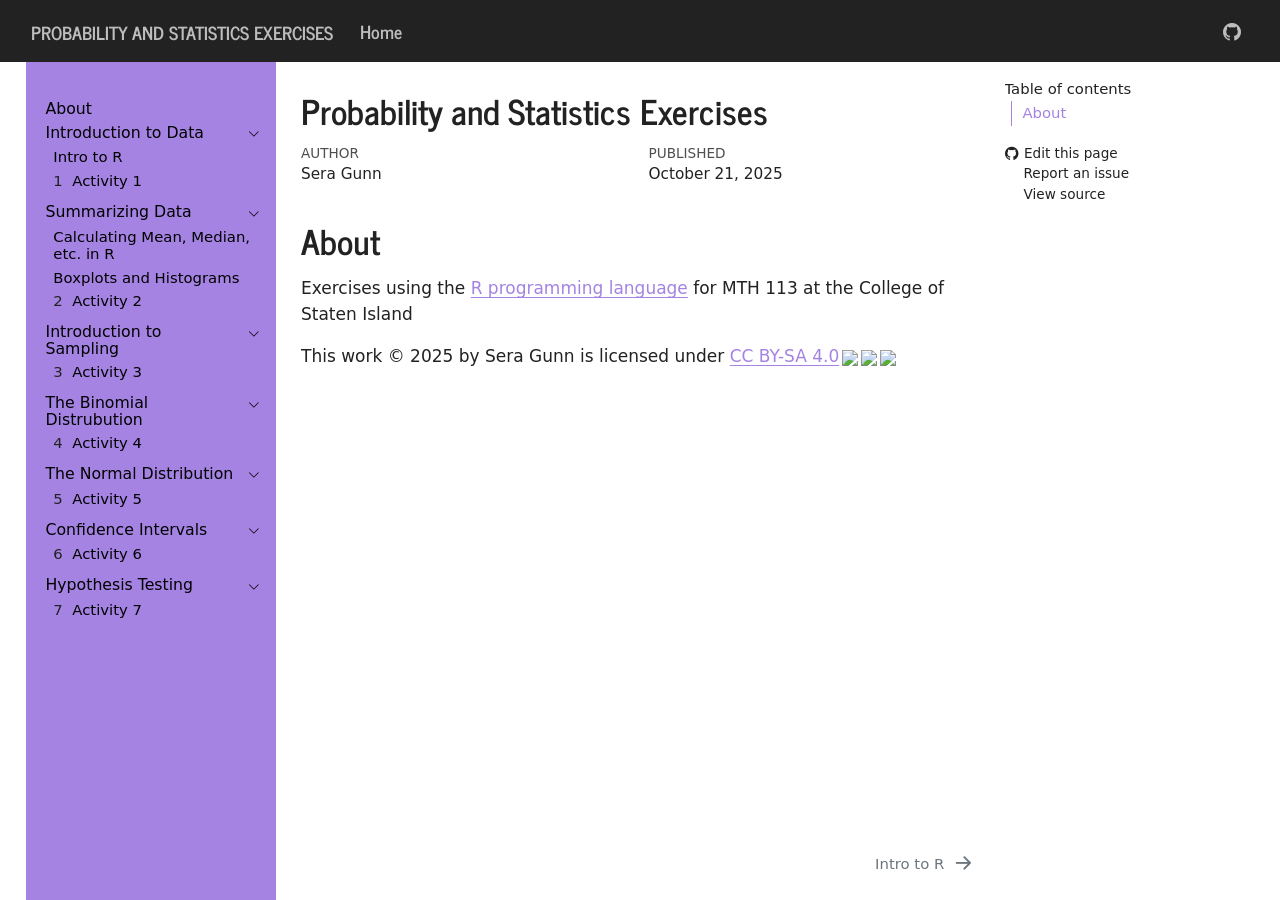
==== commit d31e76e1: "Built site for gh-pages" ====
--- a/index.html
+++ b/index.html
@@ -2,12 +2,12 @@
 <html xmlns="http://www.w3.org/1999/xhtml" lang="en" xml:lang="en"><head>
 
 <meta charset="utf-8">
-<meta name="generator" content="quarto-1.9.0">
+<meta name="generator" content="quarto-1.9.8">
 
 <meta name="viewport" content="width=device-width, initial-scale=1.0, user-scalable=yes">
 
 <meta name="author" content="Sera Gunn">
-<meta name="dcterms.date" content="2025-09-14">
+<meta name="dcterms.date" content="2025-10-21">
 
 <title>Probability and Statistics Exercises</title>
 <style>
@@ -40,7 +40,7 @@
 <script src="site_libs/quarto-html/tippy.umd.min.js"></script>
 <script src="site_libs/quarto-html/anchor.min.js"></script>
 <link href="site_libs/quarto-html/tippy.css" rel="stylesheet">
-<link href="site_libs/quarto-html/quarto-syntax-highlighting-0ed29b1f0e6f007c337b74d6a5232f88.css" rel="stylesheet" id="quarto-text-highlighting-styles">
+<link href="site_libs/quarto-html/quarto-syntax-highlighting-095e6f6405c331e3b33229e03003579f.css" rel="stylesheet" id="quarto-text-highlighting-styles">
 <script src="site_libs/bootstrap/bootstrap.min.js"></script>
 <link href="site_libs/bootstrap/bootstrap-icons.css" rel="stylesheet">
 <link href="site_libs/bootstrap/bootstrap-3c5333e56ad6d1bf138ab44a25129ef7.min.css" rel="stylesheet" append-hash="true" id="quarto-bootstrap" data-mode="light">
@@ -87,8 +87,6 @@
     <nav class="navbar navbar-expand-lg " data-bs-theme="dark">
       <div class="navbar-container container-fluid">
       <div class="navbar-brand-container mx-auto">
-    <a href="./index.html" class="navbar-brand navbar-brand-logo">
-    </a>
     <a class="navbar-brand" href="./index.html">
     <span class="navbar-title">Probability and Statistics Exercises</span>
     </a>
@@ -125,10 +123,6 @@
 <div id="quarto-content" class="quarto-container page-columns page-rows-contents page-layout-article page-navbar">
 <!-- sidebar -->
   <nav id="quarto-sidebar" class="sidebar collapse collapse-horizontal quarto-sidebar-collapse-item sidebar-navigation floating overflow-auto">
-    <div class="pt-lg-2 mt-2 text-left sidebar-header sidebar-header-stacked">
-      <a href="./index.html" class="sidebar-logo-link">
-      </a>
-      </div>
     <div class="sidebar-menu-container"> 
     <ul class="list-unstyled mt-1">
         <li class="sidebar-item">
@@ -310,7 +304,7 @@
     <div>
     <div class="quarto-title-meta-heading">Published</div>
     <div class="quarto-title-meta-contents">
-      <p class="date">September 14, 2025</p>
+      <p class="date">October 21, 2025</p>
     </div>
   </div>
   
--- a/site_libs/quarto-html/quarto-syntax-highlighting-095e6f6405c331e3b33229e03003579f.css
+++ b/site_libs/quarto-html/quarto-syntax-highlighting-095e6f6405c331e3b33229e03003579f.css
@@ -0,0 +1,236 @@
+/* quarto syntax highlight colors */
+:root {
+  --quarto-hl-ot-color: #003B4F;
+  --quarto-hl-at-color: #657422;
+  --quarto-hl-ss-color: #20794D;
+  --quarto-hl-an-color: #5E5E5E;
+  --quarto-hl-fu-color: #4758AB;
+  --quarto-hl-st-color: #20794D;
+  --quarto-hl-cf-color: #003B4F;
+  --quarto-hl-op-color: #5E5E5E;
+  --quarto-hl-er-color: #AD0000;
+  --quarto-hl-bn-color: #AD0000;
+  --quarto-hl-al-color: #AD0000;
+  --quarto-hl-va-color: #111111;
+  --quarto-hl-bu-color: inherit;
+  --quarto-hl-ex-color: inherit;
+  --quarto-hl-pp-color: #AD0000;
+  --quarto-hl-in-color: #5E5E5E;
+  --quarto-hl-vs-color: #20794D;
+  --quarto-hl-wa-color: #5E5E5E;
+  --quarto-hl-do-color: #5E5E5E;
+  --quarto-hl-im-color: #00769E;
+  --quarto-hl-ch-color: #20794D;
+  --quarto-hl-dt-color: #AD0000;
+  --quarto-hl-fl-color: #AD0000;
+  --quarto-hl-co-color: #5E5E5E;
+  --quarto-hl-cv-color: #5E5E5E;
+  --quarto-hl-cn-color: #8f5902;
+  --quarto-hl-sc-color: #5E5E5E;
+  --quarto-hl-dv-color: #AD0000;
+  --quarto-hl-kw-color: #003B4F;
+}
+
+/* other quarto variables */
+:root {
+  --quarto-font-monospace: SFMono-Regular, Menlo, Monaco, Consolas, "Liberation Mono", "Courier New", monospace;
+}
+
+/* syntax highlight based on Pandoc's rules */
+pre > code.sourceCode > span {
+  color: #003B4F;
+}
+
+code.sourceCode > span {
+  color: #003B4F;
+}
+
+div.sourceCode,
+div.sourceCode pre.sourceCode {
+  color: #003B4F;
+}
+
+/* Normal */
+code span {
+  color: #003B4F;
+}
+
+/* Alert */
+code span.al {
+  color: #AD0000;
+  font-style: inherit;
+}
+
+/* Annotation */
+code span.an {
+  color: #5E5E5E;
+  font-style: inherit;
+}
+
+/* Attribute */
+code span.at {
+  color: #657422;
+  font-style: inherit;
+}
+
+/* BaseN */
+code span.bn {
+  color: #AD0000;
+  font-style: inherit;
+}
+
+/* BuiltIn */
+code span.bu {
+  font-style: inherit;
+}
+
+/* ControlFlow */
+code span.cf {
+  color: #003B4F;
+  font-weight: bold;
+  font-style: inherit;
+}
+
+/* Char */
+code span.ch {
+  color: #20794D;
+  font-style: inherit;
+}
+
+/* Constant */
+code span.cn {
+  color: #8f5902;
+  font-style: inherit;
+}
+
+/* Comment */
+code span.co {
+  color: #5E5E5E;
+  font-style: inherit;
+}
+
+/* CommentVar */
+code span.cv {
+  color: #5E5E5E;
+  font-style: italic;
+}
+
+/* Documentation */
+code span.do {
+  color: #5E5E5E;
+  font-style: italic;
+}
+
+/* DataType */
+code span.dt {
+  color: #AD0000;
+  font-style: inherit;
+}
+
+/* DecVal */
+code span.dv {
+  color: #AD0000;
+  font-style: inherit;
+}
+
+/* Error */
+code span.er {
+  color: #AD0000;
+  font-style: inherit;
+}
+
+/* Extension */
+code span.ex {
+  font-style: inherit;
+}
+
+/* Float */
+code span.fl {
+  color: #AD0000;
+  font-style: inherit;
+}
+
+/* Function */
+code span.fu {
+  color: #4758AB;
+  font-style: inherit;
+}
+
+/* Import */
+code span.im {
+  color: #00769E;
+  font-style: inherit;
+}
+
+/* Information */
+code span.in {
+  color: #5E5E5E;
+  font-style: inherit;
+}
+
+/* Keyword */
+code span.kw {
+  color: #003B4F;
+  font-weight: bold;
+  font-style: inherit;
+}
+
+/* Operator */
+code span.op {
+  color: #5E5E5E;
+  font-style: inherit;
+}
+
+/* Other */
+code span.ot {
+  color: #003B4F;
+  font-style: inherit;
+}
+
+/* Preprocessor */
+code span.pp {
+  color: #AD0000;
+  font-style: inherit;
+}
+
+/* SpecialChar */
+code span.sc {
+  color: #5E5E5E;
+  font-style: inherit;
+}
+
+/* SpecialString */
+code span.ss {
+  color: #20794D;
+  font-style: inherit;
+}
+
+/* String */
+code span.st {
+  color: #20794D;
+  font-style: inherit;
+}
+
+/* Variable */
+code span.va {
+  color: #111111;
+  font-style: inherit;
+}
+
+/* VerbatimString */
+code span.vs {
+  color: #20794D;
+  font-style: inherit;
+}
+
+/* Warning */
+code span.wa {
+  color: #5E5E5E;
+  font-style: italic;
+}
+
+.prevent-inlining {
+  content: "</";
+}
+
+/*# sourceMappingURL=90aa737a6d4854ca286649362ab2d416.css.map */
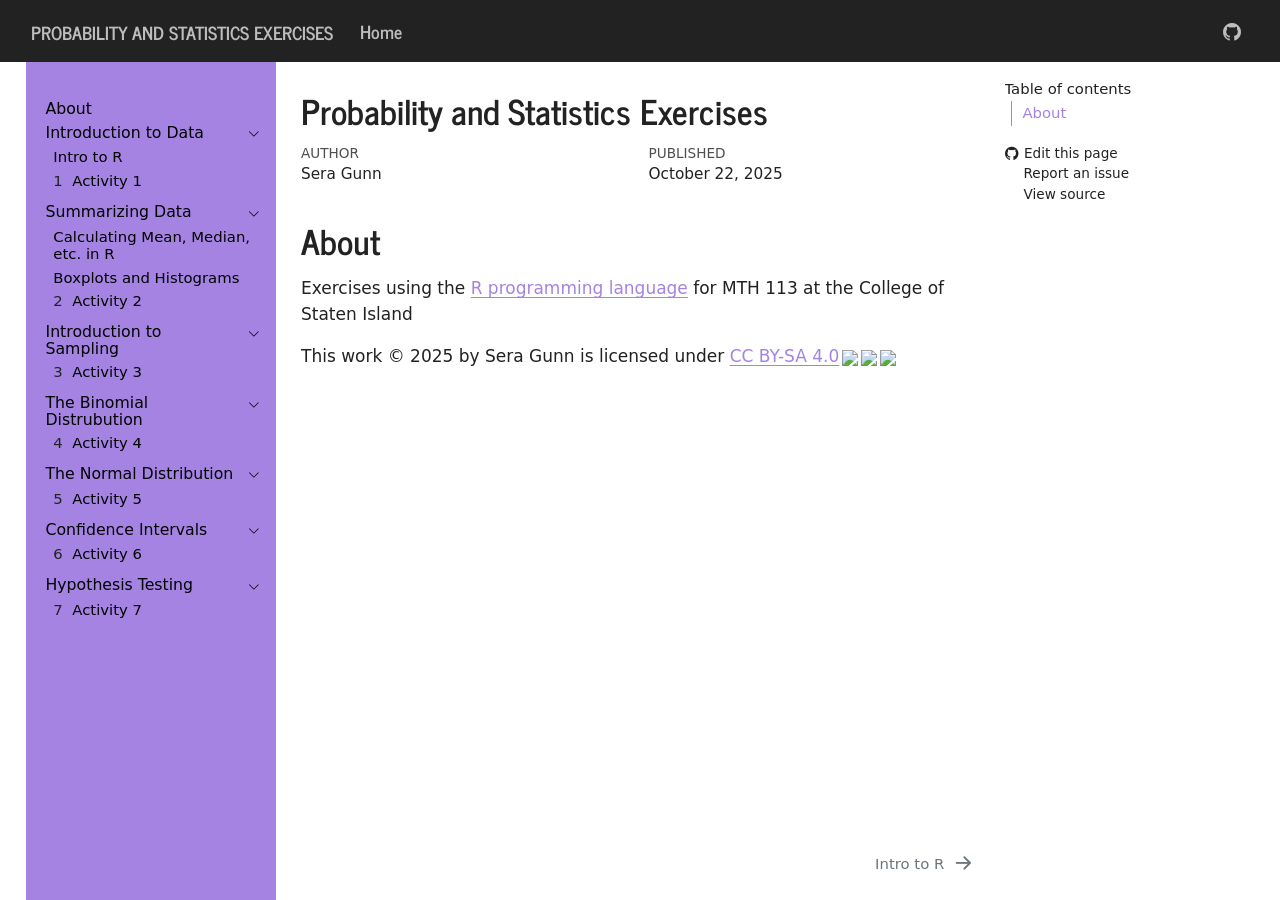
==== commit fde319cc: "Built site for gh-pages" ====
--- a/index.html
+++ b/index.html
@@ -7,7 +7,7 @@
 <meta name="viewport" content="width=device-width, initial-scale=1.0, user-scalable=yes">
 
 <meta name="author" content="Sera Gunn">
-<meta name="dcterms.date" content="2025-10-21">
+<meta name="dcterms.date" content="2025-10-22">
 
 <title>Probability and Statistics Exercises</title>
 <style>
@@ -304,7 +304,7 @@
     <div>
     <div class="quarto-title-meta-heading">Published</div>
     <div class="quarto-title-meta-contents">
-      <p class="date">October 21, 2025</p>
+      <p class="date">October 22, 2025</p>
     </div>
   </div>
   
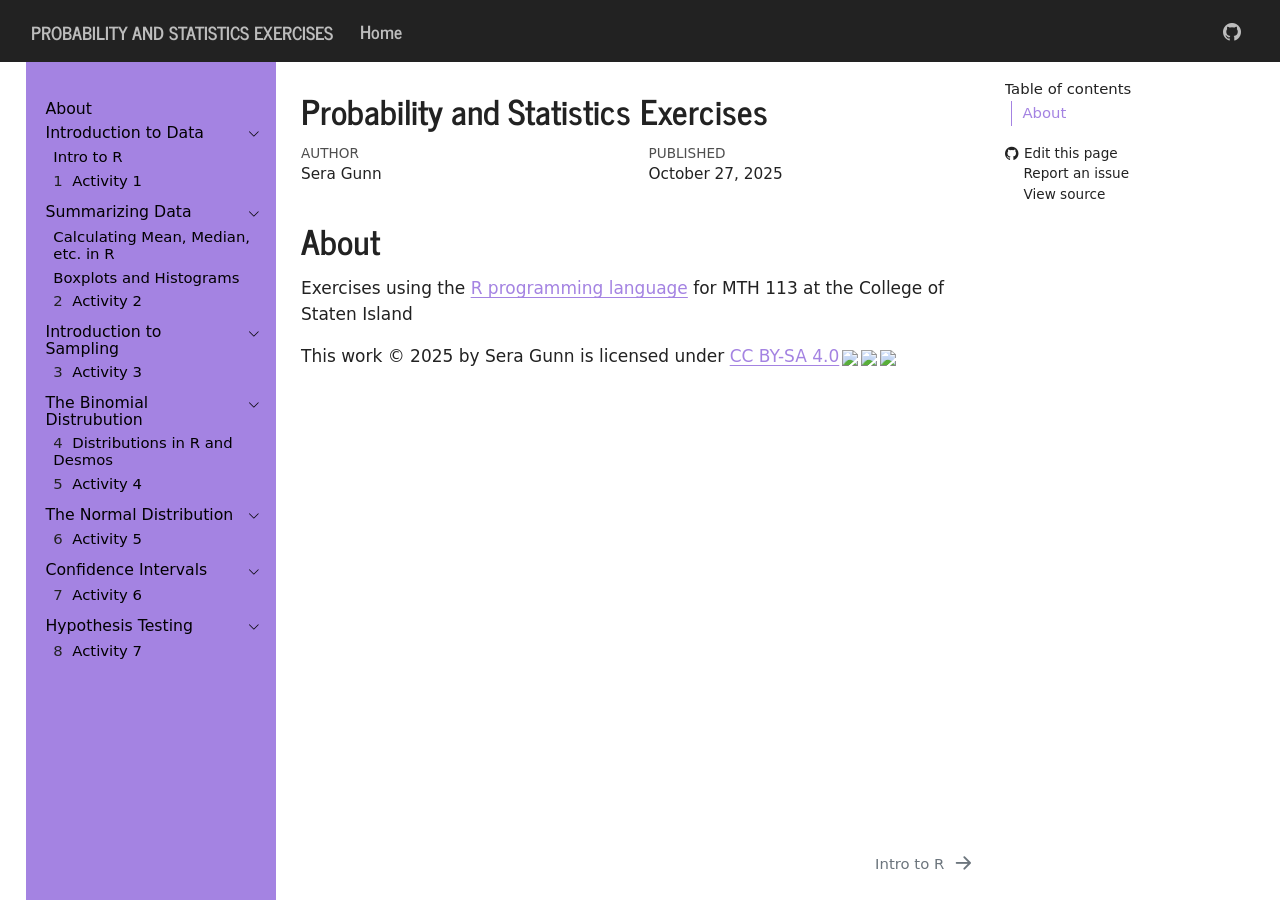
==== commit e0993bc1: "Built site for gh-pages" ====
--- a/index.html
+++ b/index.html
@@ -7,7 +7,7 @@
 <meta name="viewport" content="width=device-width, initial-scale=1.0, user-scalable=yes">
 
 <meta name="author" content="Sera Gunn">
-<meta name="dcterms.date" content="2025-10-22">
+<meta name="dcterms.date" content="2025-10-27">
 
 <title>Probability and Statistics Exercises</title>
 <style>
@@ -211,8 +211,14 @@
       <ul id="quarto-sidebar-section-4" class="collapse list-unstyled sidebar-section depth1 show">  
           <li class="sidebar-item">
   <div class="sidebar-item-container"> 
+  <a href="./project-4/distributions.html" class="sidebar-item-text sidebar-link">
+ <span class="menu-text"><span class="chapter-number">4</span>&nbsp; <span class="chapter-title">Distributions in R and Desmos</span></span></a>
+  </div>
+</li>
+          <li class="sidebar-item">
+  <div class="sidebar-item-container"> 
   <a href="./project-4/binomial.html" class="sidebar-item-text sidebar-link">
- <span class="menu-text"><span class="chapter-number">4</span>&nbsp; <span class="chapter-title">Activity 4</span></span></a>
+ <span class="menu-text"><span class="chapter-number">5</span>&nbsp; <span class="chapter-title">Activity 4</span></span></a>
   </div>
 </li>
       </ul>
@@ -229,7 +235,7 @@
           <li class="sidebar-item">
   <div class="sidebar-item-container"> 
   <a href="./project-5/normal.html" class="sidebar-item-text sidebar-link">
- <span class="menu-text"><span class="chapter-number">5</span>&nbsp; <span class="chapter-title">Activity 5</span></span></a>
+ <span class="menu-text"><span class="chapter-number">6</span>&nbsp; <span class="chapter-title">Activity 5</span></span></a>
   </div>
 </li>
       </ul>
@@ -246,7 +252,7 @@
           <li class="sidebar-item">
   <div class="sidebar-item-container"> 
   <a href="./project-6/ci.html" class="sidebar-item-text sidebar-link">
- <span class="menu-text"><span class="chapter-number">6</span>&nbsp; <span class="chapter-title">Activity 6</span></span></a>
+ <span class="menu-text"><span class="chapter-number">7</span>&nbsp; <span class="chapter-title">Activity 6</span></span></a>
   </div>
 </li>
       </ul>
@@ -263,7 +269,7 @@
           <li class="sidebar-item">
   <div class="sidebar-item-container"> 
   <a href="./project-7/hyptest.html" class="sidebar-item-text sidebar-link">
- <span class="menu-text"><span class="chapter-number">7</span>&nbsp; <span class="chapter-title">Activity 7</span></span></a>
+ <span class="menu-text"><span class="chapter-number">8</span>&nbsp; <span class="chapter-title">Activity 7</span></span></a>
   </div>
 </li>
       </ul>
@@ -304,7 +310,7 @@
     <div>
     <div class="quarto-title-meta-heading">Published</div>
     <div class="quarto-title-meta-contents">
-      <p class="date">October 22, 2025</p>
+      <p class="date">October 27, 2025</p>
     </div>
   </div>
   
--- a/style.css
+++ b/style.css
@@ -2,10 +2,6 @@
     footer:has(.d-sm-block) {
         display: none;
     }
-}
-
-.cell-output:has(input) {
-    margin-bottom: -1em;
 }
 
 [type="number"] {
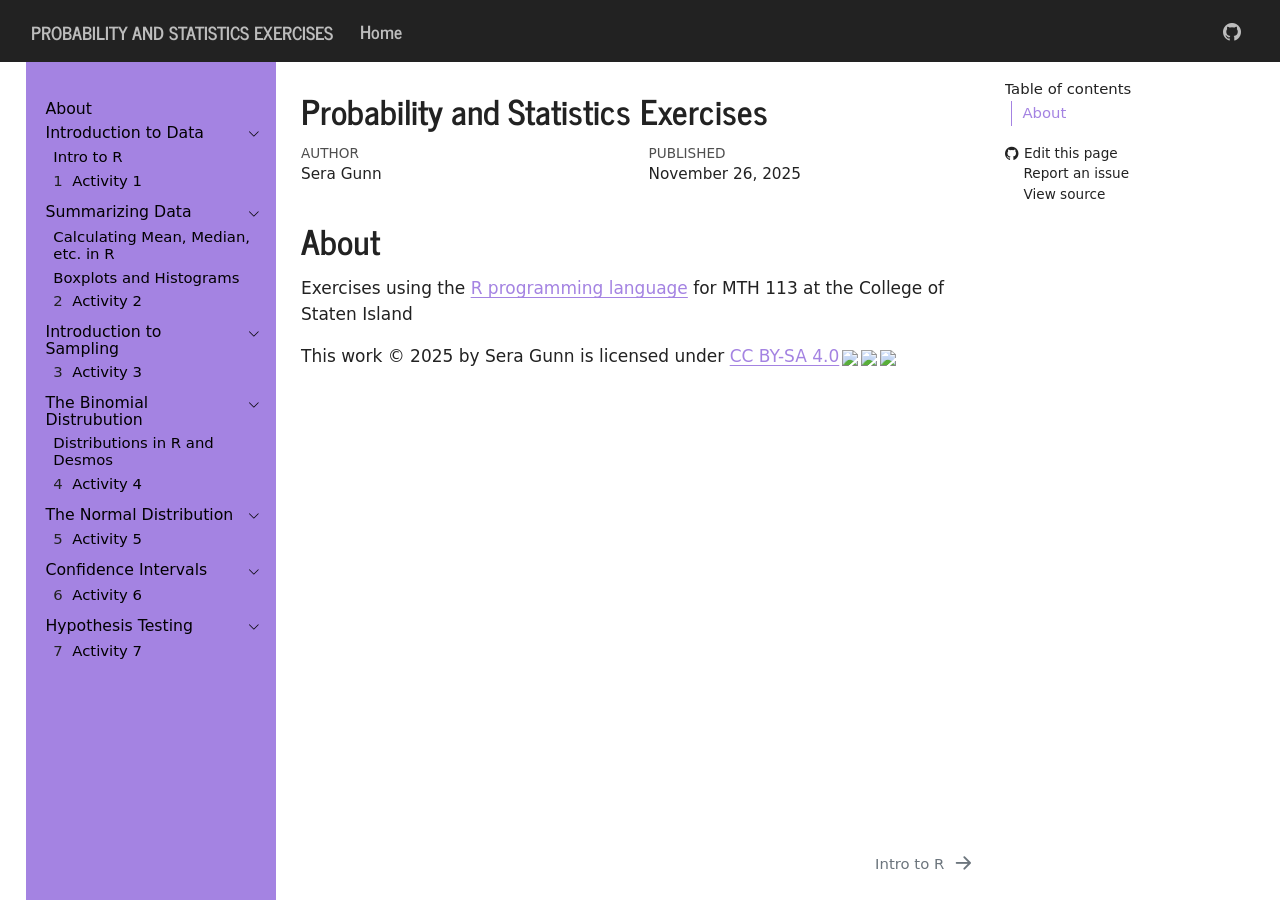
==== commit 02650a7f: "Built site for gh-pages" ====
--- a/index.html
+++ b/index.html
@@ -2,12 +2,12 @@
 <html xmlns="http://www.w3.org/1999/xhtml" lang="en" xml:lang="en"><head>
 
 <meta charset="utf-8">
-<meta name="generator" content="quarto-1.9.8">
+<meta name="generator" content="quarto-1.9.12">
 
 <meta name="viewport" content="width=device-width, initial-scale=1.0, user-scalable=yes">
 
 <meta name="author" content="Sera Gunn">
-<meta name="dcterms.date" content="2025-10-27">
+<meta name="dcterms.date" content="2025-11-26">
 
 <title>Probability and Statistics Exercises</title>
 <style>
@@ -40,7 +40,7 @@
 <script src="site_libs/quarto-html/tippy.umd.min.js"></script>
 <script src="site_libs/quarto-html/anchor.min.js"></script>
 <link href="site_libs/quarto-html/tippy.css" rel="stylesheet">
-<link href="site_libs/quarto-html/quarto-syntax-highlighting-095e6f6405c331e3b33229e03003579f.css" rel="stylesheet" id="quarto-text-highlighting-styles">
+<link href="site_libs/quarto-html/quarto-syntax-highlighting-cdaacfc258cb6f151192107f105ac881.css" rel="stylesheet" id="quarto-text-highlighting-styles">
 <script src="site_libs/bootstrap/bootstrap.min.js"></script>
 <link href="site_libs/bootstrap/bootstrap-icons.css" rel="stylesheet">
 <link href="site_libs/bootstrap/bootstrap-3c5333e56ad6d1bf138ab44a25129ef7.min.css" rel="stylesheet" append-hash="true" id="quarto-bootstrap" data-mode="light">
@@ -212,13 +212,13 @@
           <li class="sidebar-item">
   <div class="sidebar-item-container"> 
   <a href="./project-4/distributions.html" class="sidebar-item-text sidebar-link">
- <span class="menu-text"><span class="chapter-number">4</span>&nbsp; <span class="chapter-title">Distributions in R and Desmos</span></span></a>
+ <span class="menu-text">Distributions in R and Desmos</span></a>
   </div>
 </li>
           <li class="sidebar-item">
   <div class="sidebar-item-container"> 
   <a href="./project-4/binomial.html" class="sidebar-item-text sidebar-link">
- <span class="menu-text"><span class="chapter-number">5</span>&nbsp; <span class="chapter-title">Activity 4</span></span></a>
+ <span class="menu-text"><span class="chapter-number">4</span>&nbsp; <span class="chapter-title">Activity 4</span></span></a>
   </div>
 </li>
       </ul>
@@ -235,7 +235,7 @@
           <li class="sidebar-item">
   <div class="sidebar-item-container"> 
   <a href="./project-5/normal.html" class="sidebar-item-text sidebar-link">
- <span class="menu-text"><span class="chapter-number">6</span>&nbsp; <span class="chapter-title">Activity 5</span></span></a>
+ <span class="menu-text"><span class="chapter-number">5</span>&nbsp; <span class="chapter-title">Activity 5</span></span></a>
   </div>
 </li>
       </ul>
@@ -252,7 +252,7 @@
           <li class="sidebar-item">
   <div class="sidebar-item-container"> 
   <a href="./project-6/ci.html" class="sidebar-item-text sidebar-link">
- <span class="menu-text"><span class="chapter-number">7</span>&nbsp; <span class="chapter-title">Activity 6</span></span></a>
+ <span class="menu-text"><span class="chapter-number">6</span>&nbsp; <span class="chapter-title">Activity 6</span></span></a>
   </div>
 </li>
       </ul>
@@ -269,7 +269,7 @@
           <li class="sidebar-item">
   <div class="sidebar-item-container"> 
   <a href="./project-7/hyptest.html" class="sidebar-item-text sidebar-link">
- <span class="menu-text"><span class="chapter-number">8</span>&nbsp; <span class="chapter-title">Activity 7</span></span></a>
+ <span class="menu-text"><span class="chapter-number">7</span>&nbsp; <span class="chapter-title">Activity 7</span></span></a>
   </div>
 </li>
       </ul>
@@ -310,7 +310,7 @@
     <div>
     <div class="quarto-title-meta-heading">Published</div>
     <div class="quarto-title-meta-contents">
-      <p class="date">October 27, 2025</p>
+      <p class="date">November 26, 2025</p>
     </div>
   </div>
   
--- a/site_libs/quarto-html/quarto-syntax-highlighting-cdaacfc258cb6f151192107f105ac881.css
+++ b/site_libs/quarto-html/quarto-syntax-highlighting-cdaacfc258cb6f151192107f105ac881.css
@@ -0,0 +1,236 @@
+/* quarto syntax highlight colors */
+:root {
+  --quarto-hl-ot-color: #003B4F;
+  --quarto-hl-at-color: #657422;
+  --quarto-hl-ss-color: #20794D;
+  --quarto-hl-an-color: #5E5E5E;
+  --quarto-hl-fu-color: #4758AB;
+  --quarto-hl-st-color: #20794D;
+  --quarto-hl-cf-color: #003B4F;
+  --quarto-hl-op-color: #5E5E5E;
+  --quarto-hl-er-color: #AD0000;
+  --quarto-hl-bn-color: #AD0000;
+  --quarto-hl-al-color: #AD0000;
+  --quarto-hl-va-color: #111111;
+  --quarto-hl-bu-color: inherit;
+  --quarto-hl-ex-color: inherit;
+  --quarto-hl-pp-color: #AD0000;
+  --quarto-hl-in-color: #5E5E5E;
+  --quarto-hl-vs-color: #20794D;
+  --quarto-hl-wa-color: #5E5E5E;
+  --quarto-hl-do-color: #5E5E5E;
+  --quarto-hl-im-color: #00769E;
+  --quarto-hl-ch-color: #20794D;
+  --quarto-hl-dt-color: #AD0000;
+  --quarto-hl-fl-color: #AD0000;
+  --quarto-hl-co-color: #5E5E5E;
+  --quarto-hl-cv-color: #5E5E5E;
+  --quarto-hl-cn-color: #8f5902;
+  --quarto-hl-sc-color: #5E5E5E;
+  --quarto-hl-dv-color: #AD0000;
+  --quarto-hl-kw-color: #003B4F;
+}
+
+/* other quarto variables */
+:root {
+  --quarto-font-monospace: SFMono-Regular, Menlo, Monaco, Consolas, "Liberation Mono", "Courier New", monospace;
+}
+
+/* syntax highlight based on Pandoc's rules */
+pre > code.sourceCode > span {
+  color: #003B4F;
+}
+
+code.sourceCode > span {
+  color: #003B4F;
+}
+
+div.sourceCode,
+div.sourceCode pre.sourceCode {
+  color: #003B4F;
+}
+
+/* Normal */
+code span {
+  color: #003B4F;
+}
+
+/* Alert */
+code span.al {
+  color: #AD0000;
+  font-style: inherit;
+}
+
+/* Annotation */
+code span.an {
+  color: #5E5E5E;
+  font-style: inherit;
+}
+
+/* Attribute */
+code span.at {
+  color: #657422;
+  font-style: inherit;
+}
+
+/* BaseN */
+code span.bn {
+  color: #AD0000;
+  font-style: inherit;
+}
+
+/* BuiltIn */
+code span.bu {
+  font-style: inherit;
+}
+
+/* ControlFlow */
+code span.cf {
+  color: #003B4F;
+  font-weight: bold;
+  font-style: inherit;
+}
+
+/* Char */
+code span.ch {
+  color: #20794D;
+  font-style: inherit;
+}
+
+/* Constant */
+code span.cn {
+  color: #8f5902;
+  font-style: inherit;
+}
+
+/* Comment */
+code span.co {
+  color: #5E5E5E;
+  font-style: inherit;
+}
+
+/* CommentVar */
+code span.cv {
+  color: #5E5E5E;
+  font-style: italic;
+}
+
+/* Documentation */
+code span.do {
+  color: #5E5E5E;
+  font-style: italic;
+}
+
+/* DataType */
+code span.dt {
+  color: #AD0000;
+  font-style: inherit;
+}
+
+/* DecVal */
+code span.dv {
+  color: #AD0000;
+  font-style: inherit;
+}
+
+/* Error */
+code span.er {
+  color: #AD0000;
+  font-style: inherit;
+}
+
+/* Extension */
+code span.ex {
+  font-style: inherit;
+}
+
+/* Float */
+code span.fl {
+  color: #AD0000;
+  font-style: inherit;
+}
+
+/* Function */
+code span.fu {
+  color: #4758AB;
+  font-style: inherit;
+}
+
+/* Import */
+code span.im {
+  color: #00769E;
+  font-style: inherit;
+}
+
+/* Information */
+code span.in {
+  color: #5E5E5E;
+  font-style: inherit;
+}
+
+/* Keyword */
+code span.kw {
+  color: #003B4F;
+  font-weight: bold;
+  font-style: inherit;
+}
+
+/* Operator */
+code span.op {
+  color: #5E5E5E;
+  font-style: inherit;
+}
+
+/* Other */
+code span.ot {
+  color: #003B4F;
+  font-style: inherit;
+}
+
+/* Preprocessor */
+code span.pp {
+  color: #AD0000;
+  font-style: inherit;
+}
+
+/* SpecialChar */
+code span.sc {
+  color: #5E5E5E;
+  font-style: inherit;
+}
+
+/* SpecialString */
+code span.ss {
+  color: #20794D;
+  font-style: inherit;
+}
+
+/* String */
+code span.st {
+  color: #20794D;
+  font-style: inherit;
+}
+
+/* Variable */
+code span.va {
+  color: #111111;
+  font-style: inherit;
+}
+
+/* VerbatimString */
+code span.vs {
+  color: #20794D;
+  font-style: inherit;
+}
+
+/* Warning */
+code span.wa {
+  color: #5E5E5E;
+  font-style: italic;
+}
+
+.prevent-inlining {
+  content: "</";
+}
+
+/*# sourceMappingURL=406ff813e661147602d96cdd15110cd7.css.map */
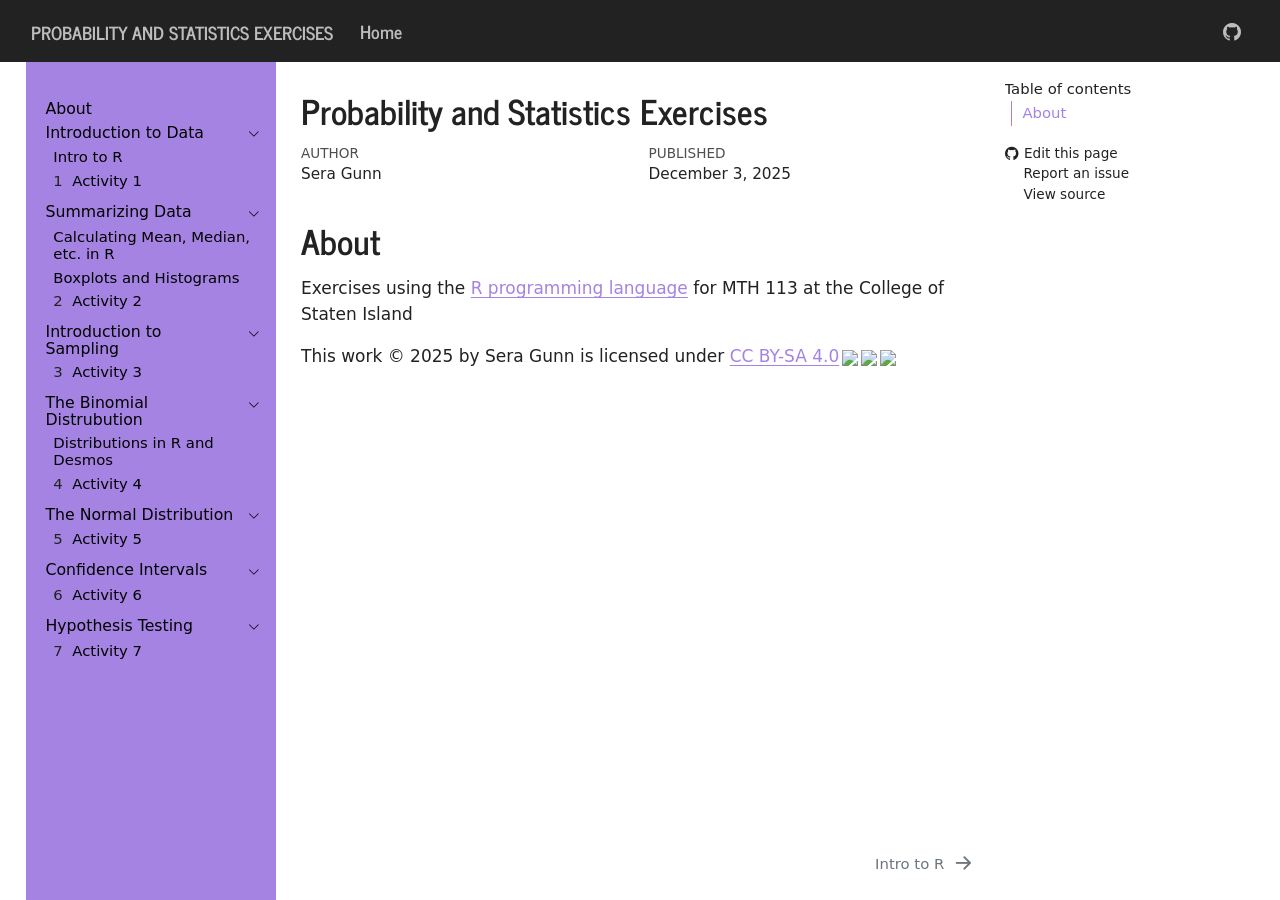
==== commit e002d687: "Built site for gh-pages" ====
--- a/index.html
+++ b/index.html
@@ -7,7 +7,7 @@
 <meta name="viewport" content="width=device-width, initial-scale=1.0, user-scalable=yes">
 
 <meta name="author" content="Sera Gunn">
-<meta name="dcterms.date" content="2025-11-26">
+<meta name="dcterms.date" content="2025-12-03">
 
 <title>Probability and Statistics Exercises</title>
 <style>
@@ -310,7 +310,7 @@
     <div>
     <div class="quarto-title-meta-heading">Published</div>
     <div class="quarto-title-meta-contents">
-      <p class="date">November 26, 2025</p>
+      <p class="date">December 3, 2025</p>
     </div>
   </div>
   
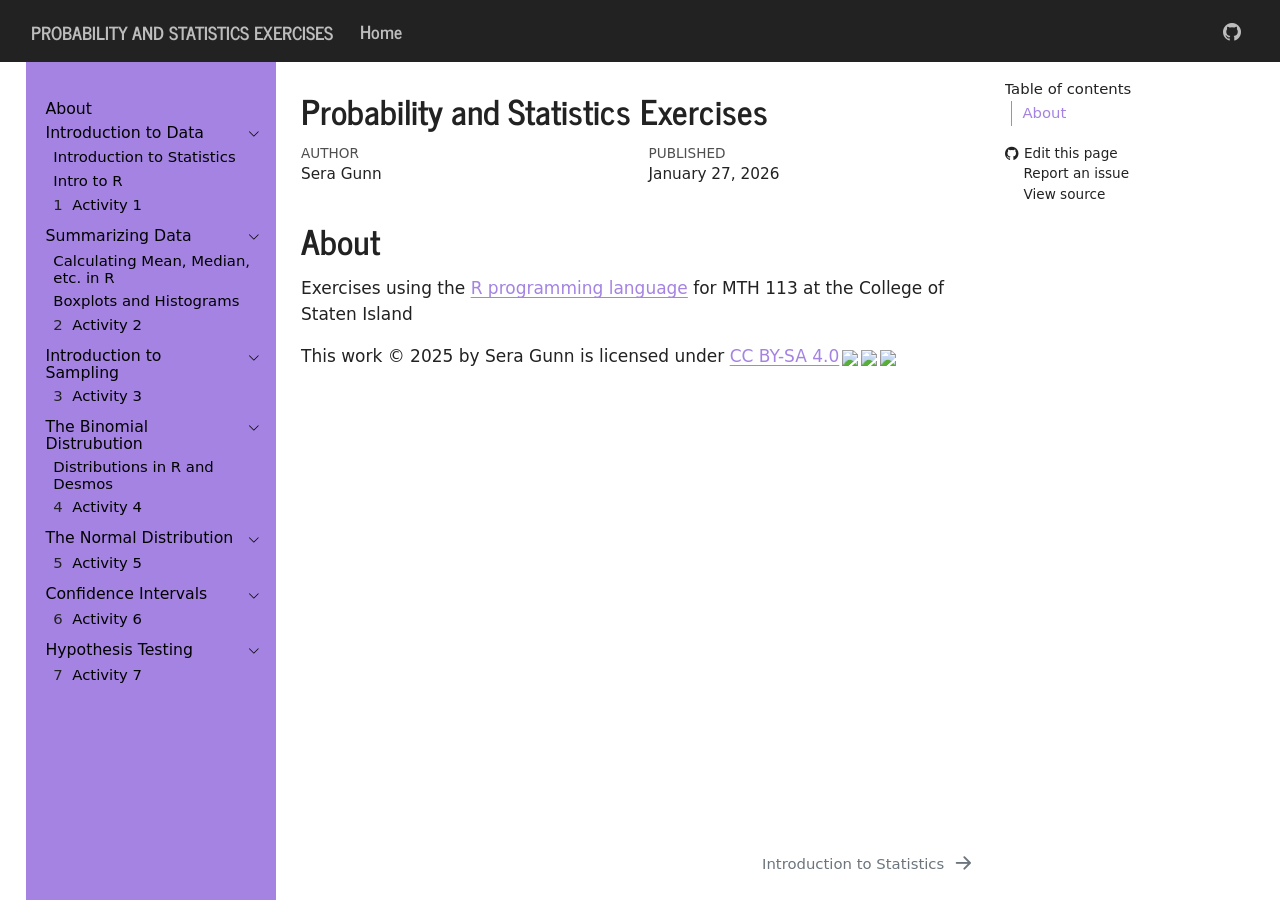
==== commit af5c9016: "Built site for gh-pages" ====
--- a/index.html
+++ b/index.html
@@ -2,15 +2,18 @@
 <html xmlns="http://www.w3.org/1999/xhtml" lang="en" xml:lang="en"><head>
 
 <meta charset="utf-8">
-<meta name="generator" content="quarto-1.9.12">
+<meta name="generator" content="quarto-1.9.17">
 
 <meta name="viewport" content="width=device-width, initial-scale=1.0, user-scalable=yes">
 
 <meta name="author" content="Sera Gunn">
-<meta name="dcterms.date" content="2025-12-03">
+<meta name="dcterms.date" content="2026-01-27">
 
 <title>Probability and Statistics Exercises</title>
 <style>
+/* Default styles provided by pandoc.
+** See https://pandoc.org/MANUAL.html#variables-for-html for config info.
+*/
 code{white-space: pre-wrap;}
 span.smallcaps{font-variant: small-caps;}
 div.columns{display: flex; gap: min(4vw, 1.5em);}
@@ -32,7 +35,7 @@
 <script src="site_libs/quarto-search/fuse.min.js"></script>
 <script src="site_libs/quarto-search/quarto-search.js"></script>
 <meta name="quarto:offset" content="./">
-<link href="./project-1/intro.html" rel="next">
+<link href="./project-1/slides.html" rel="next">
 <script src="site_libs/quarto-html/quarto.js" type="module"></script>
 <script src="site_libs/quarto-html/tabsets/tabsets.js" type="module"></script>
 <script src="site_libs/quarto-html/axe/axe-check.js" type="module"></script>
@@ -40,10 +43,10 @@
 <script src="site_libs/quarto-html/tippy.umd.min.js"></script>
 <script src="site_libs/quarto-html/anchor.min.js"></script>
 <link href="site_libs/quarto-html/tippy.css" rel="stylesheet">
-<link href="site_libs/quarto-html/quarto-syntax-highlighting-cdaacfc258cb6f151192107f105ac881.css" rel="stylesheet" id="quarto-text-highlighting-styles">
+<link href="site_libs/quarto-html/quarto-syntax-highlighting-ce4278342a015d016477ed09bce942c5.css" rel="stylesheet" id="quarto-text-highlighting-styles">
 <script src="site_libs/bootstrap/bootstrap.min.js"></script>
 <link href="site_libs/bootstrap/bootstrap-icons.css" rel="stylesheet">
-<link href="site_libs/bootstrap/bootstrap-3c5333e56ad6d1bf138ab44a25129ef7.min.css" rel="stylesheet" append-hash="true" id="quarto-bootstrap" data-mode="light">
+<link href="site_libs/bootstrap/bootstrap-4af47d3b37c543d314c5752801dfbda0.min.css" rel="stylesheet" append-hash="true" id="quarto-bootstrap" data-mode="light">
 <script src="site_libs/quarto-contrib/live-runtime/live-runtime.js" type="module"></script>
 <link href="site_libs/quarto-contrib/live-runtime/live-runtime.css" rel="stylesheet">
 <script id="quarto-search-options" type="application/json">{
@@ -142,6 +145,12 @@
       <ul id="quarto-sidebar-section-1" class="collapse list-unstyled sidebar-section depth1 show">  
           <li class="sidebar-item">
   <div class="sidebar-item-container"> 
+  <a href="./project-1/slides.html" class="sidebar-item-text sidebar-link">
+ <span class="menu-text">Introduction to Statistics</span></a>
+  </div>
+</li>
+          <li class="sidebar-item">
+  <div class="sidebar-item-container"> 
   <a href="./project-1/intro.html" class="sidebar-item-text sidebar-link">
  <span class="menu-text">Intro to R</span></a>
   </div>
@@ -310,7 +319,7 @@
     <div>
     <div class="quarto-title-meta-heading">Published</div>
     <div class="quarto-title-meta-contents">
-      <p class="date">December 3, 2025</p>
+      <p class="date">January 27, 2026</p>
     </div>
   </div>
   
@@ -762,8 +771,8 @@
   <div class="nav-page nav-page-previous">
   </div>
   <div class="nav-page nav-page-next">
-      <a href="./project-1/intro.html" class="pagination-link" aria-label="Intro to R">
-        <span class="nav-page-text">Intro to R</span> <i class="bi bi-arrow-right-short"></i>
+      <a href="./project-1/slides.html" class="pagination-link" aria-label="Introduction to Statistics">
+        <span class="nav-page-text">Introduction to Statistics</span> <i class="bi bi-arrow-right-short"></i>
       </a>
   </div>
 </nav>
--- a/site_libs/quarto-html/quarto-syntax-highlighting-ce4278342a015d016477ed09bce942c5.css
+++ b/site_libs/quarto-html/quarto-syntax-highlighting-ce4278342a015d016477ed09bce942c5.css
@@ -0,0 +1,236 @@
+/* quarto syntax highlight colors */
+:root {
+  --quarto-hl-ot-color: #003B4F;
+  --quarto-hl-at-color: #657422;
+  --quarto-hl-ss-color: #20794D;
+  --quarto-hl-an-color: #5E5E5E;
+  --quarto-hl-fu-color: #4758AB;
+  --quarto-hl-st-color: #20794D;
+  --quarto-hl-cf-color: #003B4F;
+  --quarto-hl-op-color: #5E5E5E;
+  --quarto-hl-er-color: #AD0000;
+  --quarto-hl-bn-color: #AD0000;
+  --quarto-hl-al-color: #AD0000;
+  --quarto-hl-va-color: #111111;
+  --quarto-hl-bu-color: inherit;
+  --quarto-hl-ex-color: inherit;
+  --quarto-hl-pp-color: #AD0000;
+  --quarto-hl-in-color: #5E5E5E;
+  --quarto-hl-vs-color: #20794D;
+  --quarto-hl-wa-color: #5E5E5E;
+  --quarto-hl-do-color: #5E5E5E;
+  --quarto-hl-im-color: #00769E;
+  --quarto-hl-ch-color: #20794D;
+  --quarto-hl-dt-color: #AD0000;
+  --quarto-hl-fl-color: #AD0000;
+  --quarto-hl-co-color: #5E5E5E;
+  --quarto-hl-cv-color: #5E5E5E;
+  --quarto-hl-cn-color: #8f5902;
+  --quarto-hl-sc-color: #5E5E5E;
+  --quarto-hl-dv-color: #AD0000;
+  --quarto-hl-kw-color: #003B4F;
+}
+
+/* other quarto variables */
+:root {
+  --quarto-font-monospace: SFMono-Regular, Menlo, Monaco, Consolas, "Liberation Mono", "Courier New", monospace;
+}
+
+/* syntax highlight based on Pandoc's rules */
+pre > code.sourceCode > span {
+  color: #003B4F;
+}
+
+code.sourceCode > span {
+  color: #003B4F;
+}
+
+div.sourceCode,
+div.sourceCode pre.sourceCode {
+  color: #003B4F;
+}
+
+/* Normal */
+code span {
+  color: #003B4F;
+}
+
+/* Alert */
+code span.al {
+  color: #AD0000;
+  font-style: inherit;
+}
+
+/* Annotation */
+code span.an {
+  color: #5E5E5E;
+  font-style: inherit;
+}
+
+/* Attribute */
+code span.at {
+  color: #657422;
+  font-style: inherit;
+}
+
+/* BaseN */
+code span.bn {
+  color: #AD0000;
+  font-style: inherit;
+}
+
+/* BuiltIn */
+code span.bu {
+  font-style: inherit;
+}
+
+/* ControlFlow */
+code span.cf {
+  color: #003B4F;
+  font-weight: bold;
+  font-style: inherit;
+}
+
+/* Char */
+code span.ch {
+  color: #20794D;
+  font-style: inherit;
+}
+
+/* Constant */
+code span.cn {
+  color: #8f5902;
+  font-style: inherit;
+}
+
+/* Comment */
+code span.co {
+  color: #5E5E5E;
+  font-style: inherit;
+}
+
+/* CommentVar */
+code span.cv {
+  color: #5E5E5E;
+  font-style: italic;
+}
+
+/* Documentation */
+code span.do {
+  color: #5E5E5E;
+  font-style: italic;
+}
+
+/* DataType */
+code span.dt {
+  color: #AD0000;
+  font-style: inherit;
+}
+
+/* DecVal */
+code span.dv {
+  color: #AD0000;
+  font-style: inherit;
+}
+
+/* Error */
+code span.er {
+  color: #AD0000;
+  font-style: inherit;
+}
+
+/* Extension */
+code span.ex {
+  font-style: inherit;
+}
+
+/* Float */
+code span.fl {
+  color: #AD0000;
+  font-style: inherit;
+}
+
+/* Function */
+code span.fu {
+  color: #4758AB;
+  font-style: inherit;
+}
+
+/* Import */
+code span.im {
+  color: #00769E;
+  font-style: inherit;
+}
+
+/* Information */
+code span.in {
+  color: #5E5E5E;
+  font-style: inherit;
+}
+
+/* Keyword */
+code span.kw {
+  color: #003B4F;
+  font-weight: bold;
+  font-style: inherit;
+}
+
+/* Operator */
+code span.op {
+  color: #5E5E5E;
+  font-style: inherit;
+}
+
+/* Other */
+code span.ot {
+  color: #003B4F;
+  font-style: inherit;
+}
+
+/* Preprocessor */
+code span.pp {
+  color: #AD0000;
+  font-style: inherit;
+}
+
+/* SpecialChar */
+code span.sc {
+  color: #5E5E5E;
+  font-style: inherit;
+}
+
+/* SpecialString */
+code span.ss {
+  color: #20794D;
+  font-style: inherit;
+}
+
+/* String */
+code span.st {
+  color: #20794D;
+  font-style: inherit;
+}
+
+/* Variable */
+code span.va {
+  color: #111111;
+  font-style: inherit;
+}
+
+/* VerbatimString */
+code span.vs {
+  color: #20794D;
+  font-style: inherit;
+}
+
+/* Warning */
+code span.wa {
+  color: #5E5E5E;
+  font-style: italic;
+}
+
+.prevent-inlining {
+  content: "</";
+}
+
+/*# sourceMappingURL=50da67a514f398800c3e9dce52cf71c5.css.map */
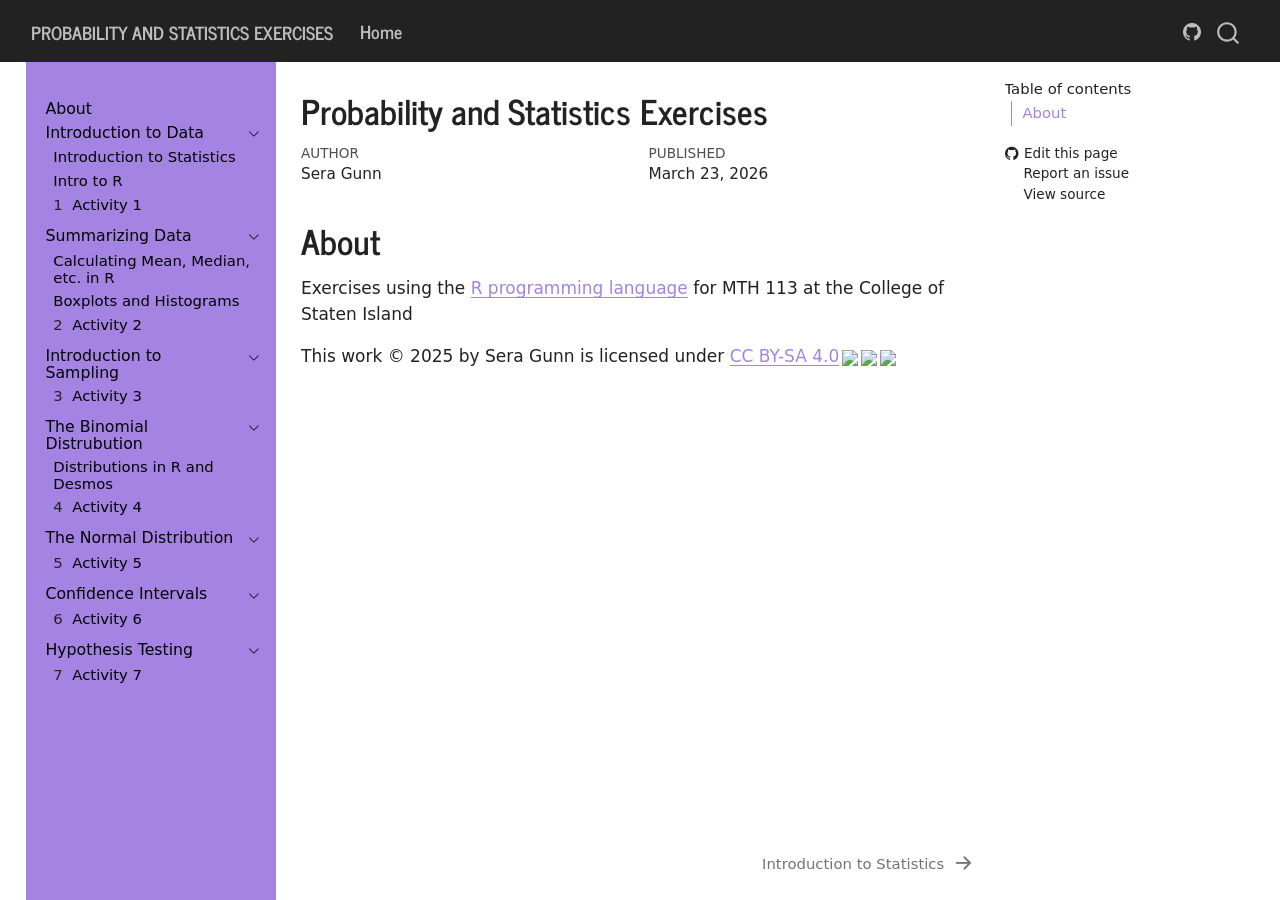
==== commit 72b1e256: "Built site for gh-pages" ====
--- a/index.html
+++ b/index.html
@@ -2,12 +2,12 @@
 <html xmlns="http://www.w3.org/1999/xhtml" lang="en" xml:lang="en"><head>
 
 <meta charset="utf-8">
-<meta name="generator" content="quarto-1.9.17">
+<meta name="generator" content="quarto-1.10.0">
 
 <meta name="viewport" content="width=device-width, initial-scale=1.0, user-scalable=yes">
 
 <meta name="author" content="Sera Gunn">
-<meta name="dcterms.date" content="2026-01-27">
+<meta name="dcterms.date" content="2026-03-23">
 
 <title>Probability and Statistics Exercises</title>
 <style>
@@ -38,15 +38,14 @@
 <link href="./project-1/slides.html" rel="next">
 <script src="site_libs/quarto-html/quarto.js" type="module"></script>
 <script src="site_libs/quarto-html/tabsets/tabsets.js" type="module"></script>
-<script src="site_libs/quarto-html/axe/axe-check.js" type="module"></script>
 <script src="site_libs/quarto-html/popper.min.js"></script>
 <script src="site_libs/quarto-html/tippy.umd.min.js"></script>
 <script src="site_libs/quarto-html/anchor.min.js"></script>
 <link href="site_libs/quarto-html/tippy.css" rel="stylesheet">
-<link href="site_libs/quarto-html/quarto-syntax-highlighting-ce4278342a015d016477ed09bce942c5.css" rel="stylesheet" id="quarto-text-highlighting-styles">
+<link href="site_libs/quarto-html/quarto-syntax-highlighting-9c5e1a58ae97b3faeeb5cca0e0e2eaf1.css" rel="stylesheet" id="quarto-text-highlighting-styles">
 <script src="site_libs/bootstrap/bootstrap.min.js"></script>
 <link href="site_libs/bootstrap/bootstrap-icons.css" rel="stylesheet">
-<link href="site_libs/bootstrap/bootstrap-4af47d3b37c543d314c5752801dfbda0.min.css" rel="stylesheet" append-hash="true" id="quarto-bootstrap" data-mode="light">
+<link href="site_libs/bootstrap/bootstrap-2572d525f6421df5b703f0527af63c72.min.css" rel="stylesheet" append-hash="true" id="quarto-bootstrap" data-mode="light">
 <script src="site_libs/quarto-contrib/live-runtime/live-runtime.js" type="module"></script>
 <link href="site_libs/quarto-contrib/live-runtime/live-runtime.css" rel="stylesheet">
 <script id="quarto-search-options" type="application/json">{
@@ -319,7 +318,7 @@
     <div>
     <div class="quarto-title-meta-heading">Published</div>
     <div class="quarto-title-meta-contents">
-      <p class="date">January 27, 2026</p>
+      <p class="date">March 23, 2026</p>
     </div>
   </div>
   
--- a/site_libs/quarto-html/quarto-syntax-highlighting-9c5e1a58ae97b3faeeb5cca0e0e2eaf1.css
+++ b/site_libs/quarto-html/quarto-syntax-highlighting-9c5e1a58ae97b3faeeb5cca0e0e2eaf1.css
@@ -0,0 +1,236 @@
+/* quarto syntax highlight colors */
+:root {
+  --quarto-hl-ot-color: #003B4F;
+  --quarto-hl-at-color: #657422;
+  --quarto-hl-ss-color: #20794D;
+  --quarto-hl-an-color: #5E5E5E;
+  --quarto-hl-fu-color: #4758AB;
+  --quarto-hl-st-color: #20794D;
+  --quarto-hl-cf-color: #003B4F;
+  --quarto-hl-op-color: #5E5E5E;
+  --quarto-hl-er-color: #AD0000;
+  --quarto-hl-bn-color: #AD0000;
+  --quarto-hl-al-color: #AD0000;
+  --quarto-hl-va-color: #111111;
+  --quarto-hl-bu-color: inherit;
+  --quarto-hl-ex-color: inherit;
+  --quarto-hl-pp-color: #AD0000;
+  --quarto-hl-in-color: #5E5E5E;
+  --quarto-hl-vs-color: #20794D;
+  --quarto-hl-wa-color: #5E5E5E;
+  --quarto-hl-do-color: #5E5E5E;
+  --quarto-hl-im-color: #00769E;
+  --quarto-hl-ch-color: #20794D;
+  --quarto-hl-dt-color: #AD0000;
+  --quarto-hl-fl-color: #AD0000;
+  --quarto-hl-co-color: #5E5E5E;
+  --quarto-hl-cv-color: #5E5E5E;
+  --quarto-hl-cn-color: #8f5902;
+  --quarto-hl-sc-color: #5E5E5E;
+  --quarto-hl-dv-color: #AD0000;
+  --quarto-hl-kw-color: #003B4F;
+}
+
+/* other quarto variables */
+:root {
+  --quarto-font-monospace: SFMono-Regular, Menlo, Monaco, Consolas, "Liberation Mono", "Courier New", monospace;
+}
+
+/* syntax highlight based on Pandoc's rules */
+pre > code.sourceCode > span {
+  color: #003B4F;
+}
+
+code.sourceCode > span {
+  color: #003B4F;
+}
+
+div.sourceCode,
+div.sourceCode pre.sourceCode {
+  color: #003B4F;
+}
+
+/* Normal */
+code span {
+  color: #003B4F;
+}
+
+/* Alert */
+code span.al {
+  color: #AD0000;
+  font-style: inherit;
+}
+
+/* Annotation */
+code span.an {
+  color: #5E5E5E;
+  font-style: inherit;
+}
+
+/* Attribute */
+code span.at {
+  color: #657422;
+  font-style: inherit;
+}
+
+/* BaseN */
+code span.bn {
+  color: #AD0000;
+  font-style: inherit;
+}
+
+/* BuiltIn */
+code span.bu {
+  font-style: inherit;
+}
+
+/* ControlFlow */
+code span.cf {
+  color: #003B4F;
+  font-weight: bold;
+  font-style: inherit;
+}
+
+/* Char */
+code span.ch {
+  color: #20794D;
+  font-style: inherit;
+}
+
+/* Constant */
+code span.cn {
+  color: #8f5902;
+  font-style: inherit;
+}
+
+/* Comment */
+code span.co {
+  color: #5E5E5E;
+  font-style: inherit;
+}
+
+/* CommentVar */
+code span.cv {
+  color: #5E5E5E;
+  font-style: italic;
+}
+
+/* Documentation */
+code span.do {
+  color: #5E5E5E;
+  font-style: italic;
+}
+
+/* DataType */
+code span.dt {
+  color: #AD0000;
+  font-style: inherit;
+}
+
+/* DecVal */
+code span.dv {
+  color: #AD0000;
+  font-style: inherit;
+}
+
+/* Error */
+code span.er {
+  color: #AD0000;
+  font-style: inherit;
+}
+
+/* Extension */
+code span.ex {
+  font-style: inherit;
+}
+
+/* Float */
+code span.fl {
+  color: #AD0000;
+  font-style: inherit;
+}
+
+/* Function */
+code span.fu {
+  color: #4758AB;
+  font-style: inherit;
+}
+
+/* Import */
+code span.im {
+  color: #00769E;
+  font-style: inherit;
+}
+
+/* Information */
+code span.in {
+  color: #5E5E5E;
+  font-style: inherit;
+}
+
+/* Keyword */
+code span.kw {
+  color: #003B4F;
+  font-weight: bold;
+  font-style: inherit;
+}
+
+/* Operator */
+code span.op {
+  color: #5E5E5E;
+  font-style: inherit;
+}
+
+/* Other */
+code span.ot {
+  color: #003B4F;
+  font-style: inherit;
+}
+
+/* Preprocessor */
+code span.pp {
+  color: #AD0000;
+  font-style: inherit;
+}
+
+/* SpecialChar */
+code span.sc {
+  color: #5E5E5E;
+  font-style: inherit;
+}
+
+/* SpecialString */
+code span.ss {
+  color: #20794D;
+  font-style: inherit;
+}
+
+/* String */
+code span.st {
+  color: #20794D;
+  font-style: inherit;
+}
+
+/* Variable */
+code span.va {
+  color: #111111;
+  font-style: inherit;
+}
+
+/* VerbatimString */
+code span.vs {
+  color: #20794D;
+  font-style: inherit;
+}
+
+/* Warning */
+code span.wa {
+  color: #5E5E5E;
+  font-style: italic;
+}
+
+.prevent-inlining {
+  content: "</";
+}
+
+/*# sourceMappingURL=2dc0a28c3af34637198f41c9dbb62078.css.map */
